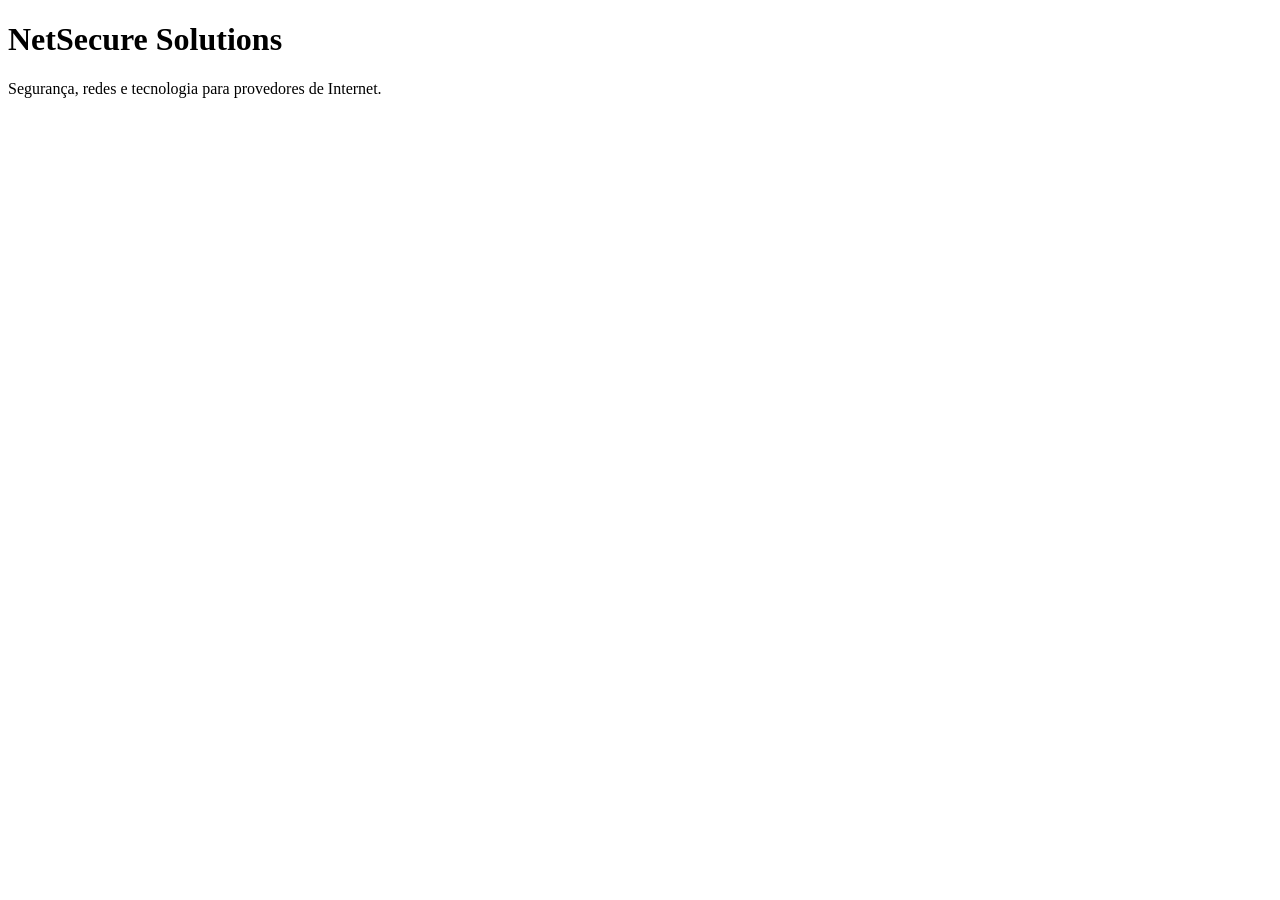
==== index.html @ 3722bd3d "Primeira versão do site" ====
<!DOCTYPE html>
<html lang="pt-BR">
<head>
    <meta charset="UTF-8">
    <meta name="viewport" content="width=device-width, initial-scale=1.0">

    <title>NetSecure Solutions</title>

    <link rel="stylesheet" href="style.css">
</head>

<body>

    <h1>NetSecure Solutions</h1>

    <p>
        Segurança, redes e tecnologia para provedores de Internet.
    </p>

</body>
</html>
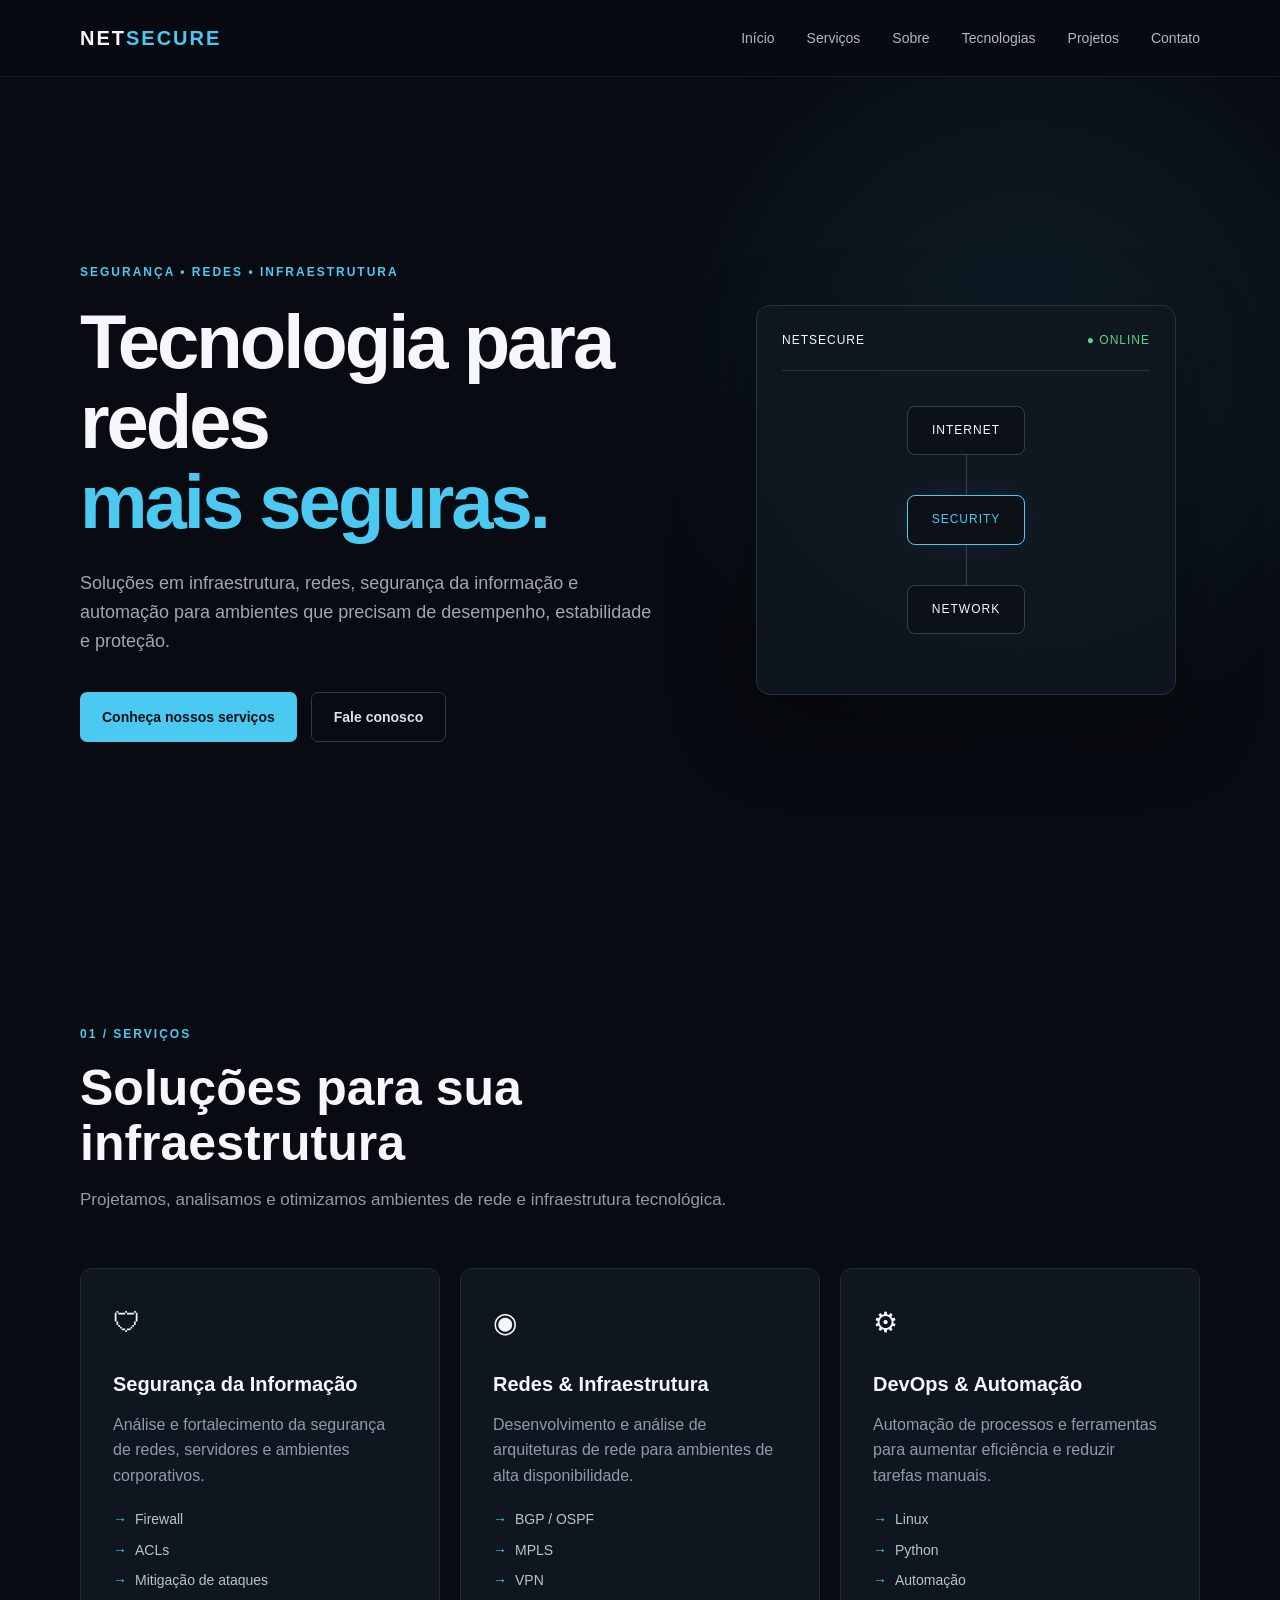
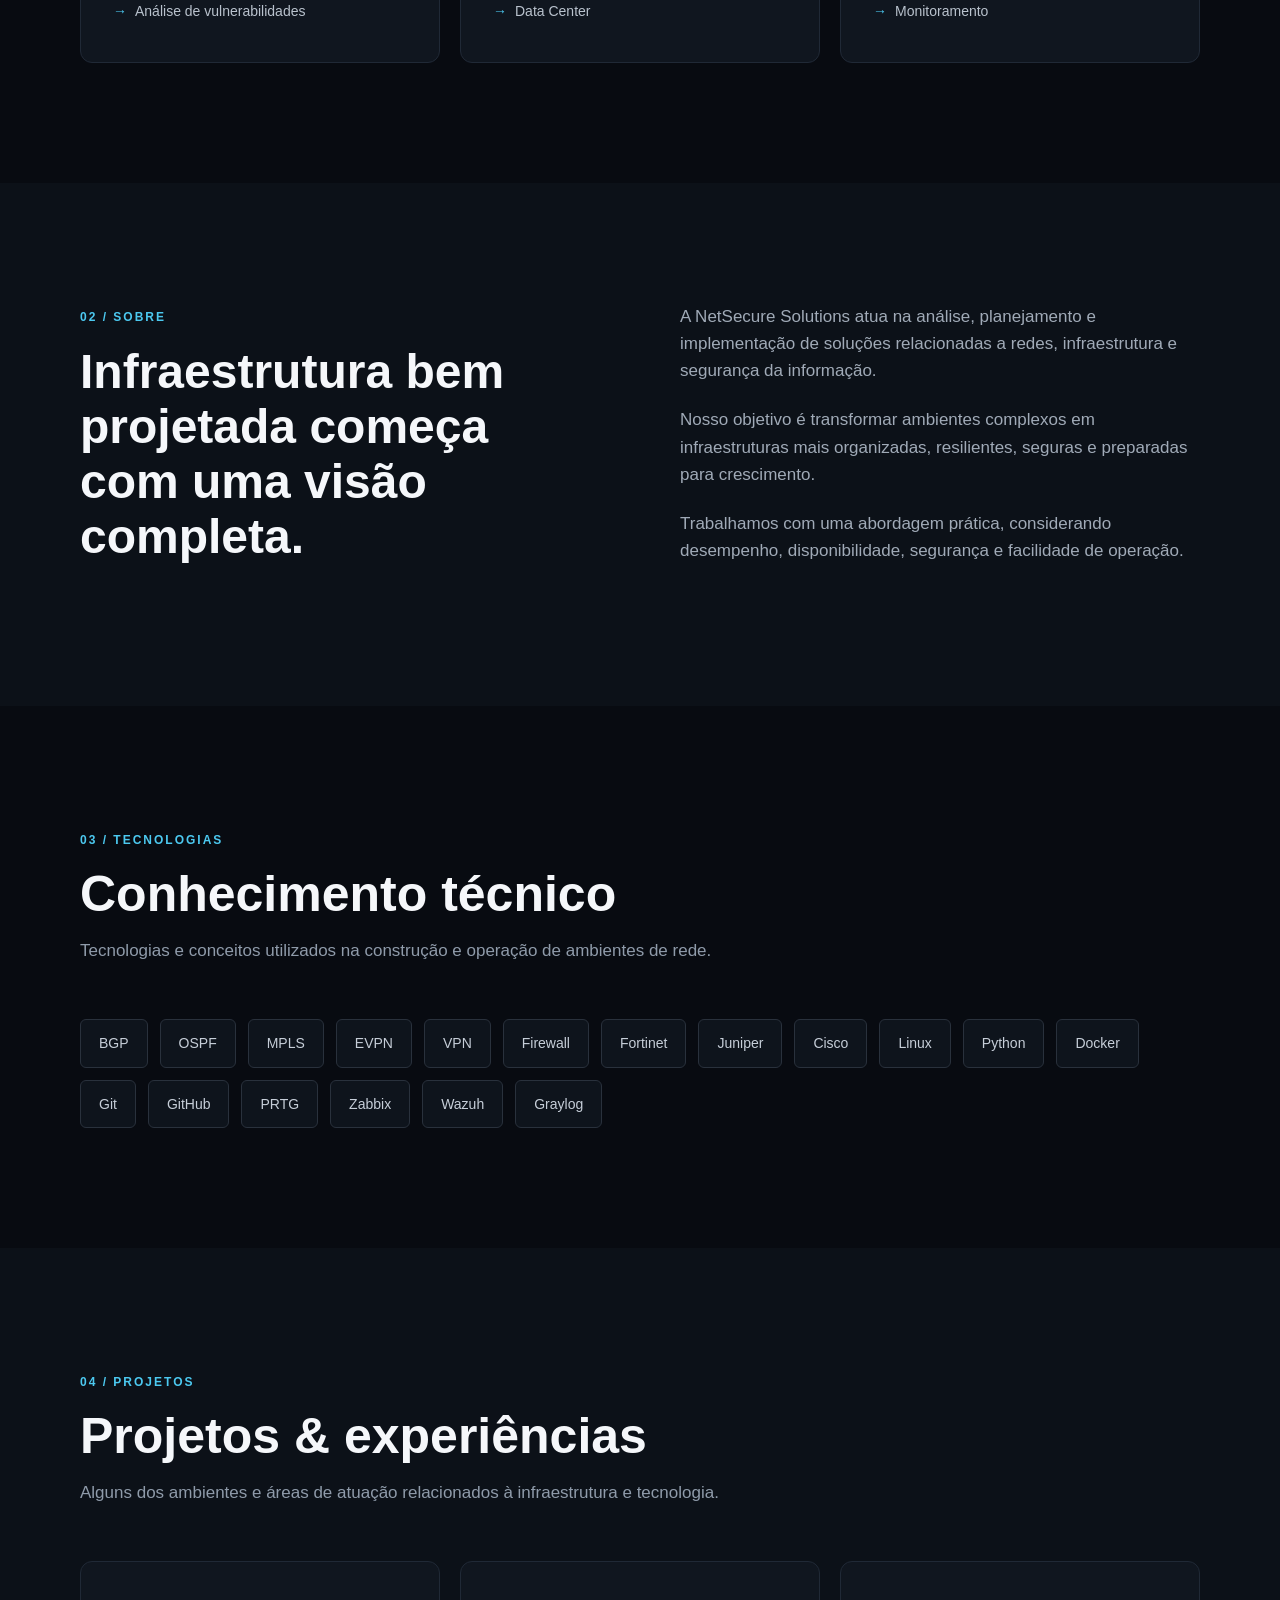
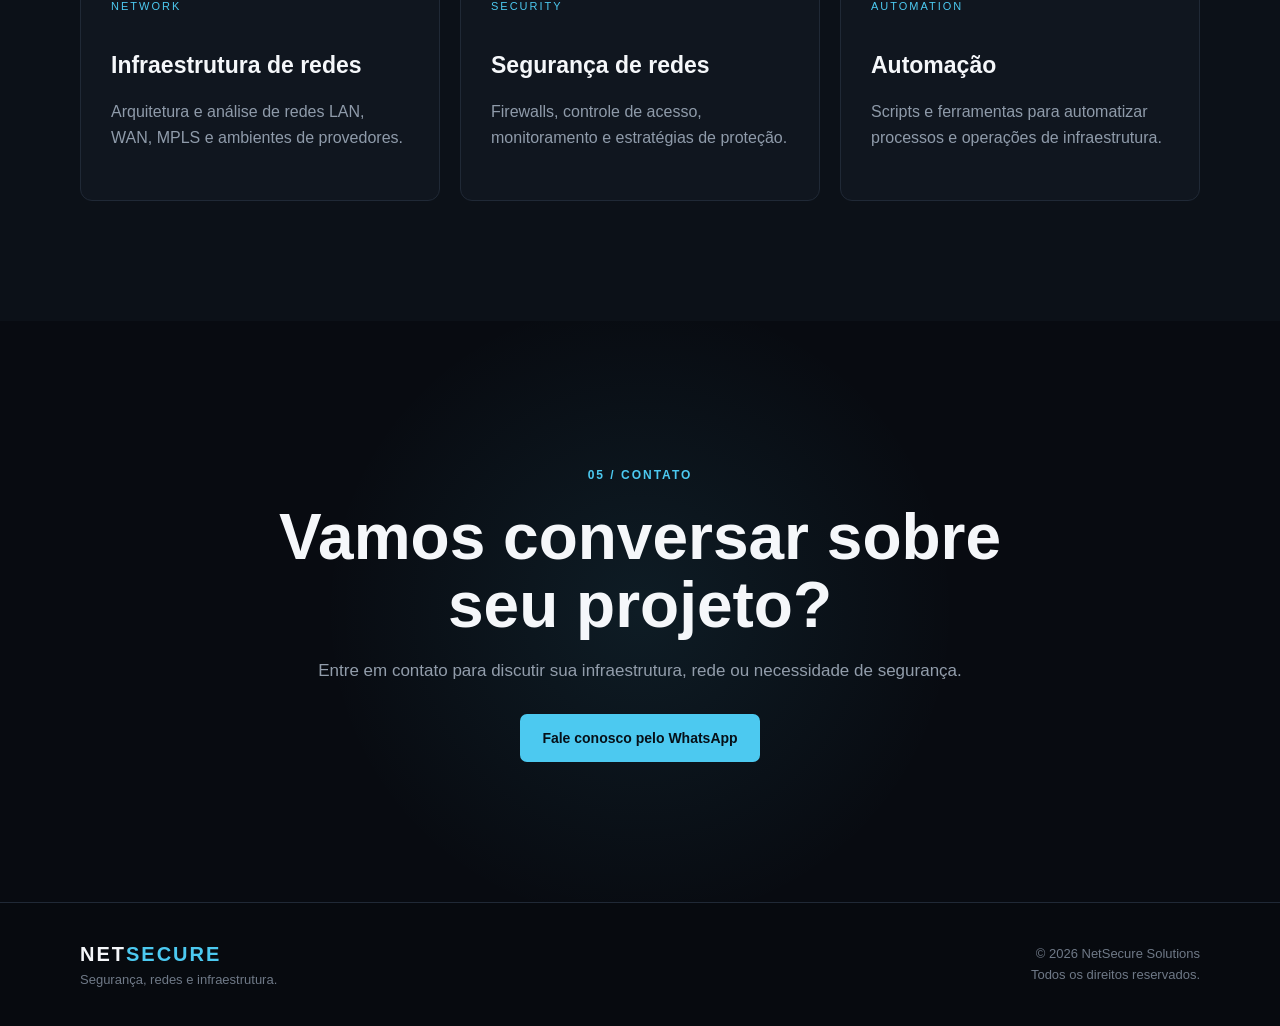
==== commit cb4a5a92: "atualizacao do site" ====
--- a/index.html
+++ b/index.html
@@ -1,21 +1,483 @@
 <!DOCTYPE html>
 <html lang="pt-BR">
+
 <head>
     <meta charset="UTF-8">
+
     <meta name="viewport" content="width=device-width, initial-scale=1.0">
 
-    <title>NetSecure Solutions</title>
+    <meta
+        name="description"
+        content="NetSecure Solutions — Segurança da informação, redes, infraestrutura e DevOps."
+    >
+
+    <title>NetSecure Solutions | Tecnologia e Segurança</title>
 
     <link rel="stylesheet" href="style.css">
 </head>
 
 <body>
 
-    <h1>NetSecure Solutions</h1>
-
-    <p>
-        Segurança, redes e tecnologia para provedores de Internet.
-    </p>
+    <!-- HEADER -->
+
+    <header class="header">
+
+        <div class="container nav">
+
+            <a href="#inicio" class="logo">
+                NET<span>SECURE</span>
+            </a>
+
+            <button class="menu-toggle" id="menuToggle">
+                ☰
+            </button>
+
+            <nav class="menu" id="menu">
+
+                <a href="#inicio">Início</a>
+                <a href="#servicos">Serviços</a>
+                <a href="#sobre">Sobre</a>
+                <a href="#tecnologias">Tecnologias</a>
+                <a href="#projetos">Projetos</a>
+                <a href="#contato">Contato</a>
+
+            </nav>
+
+        </div>
+
+    </header>
+
+
+    <main>
+
+        <!-- HERO -->
+
+        <section class="hero" id="inicio">
+
+            <div class="container hero-content">
+
+                <div class="hero-text">
+
+                    <span class="eyebrow">
+                        SEGURANÇA • REDES • INFRAESTRUTURA
+                    </span>
+
+                    <h1>
+                        Tecnologia para redes
+                        <strong>mais seguras.</strong>
+                    </h1>
+
+                    <p>
+                        Soluções em infraestrutura, redes, segurança da informação
+                        e automação para ambientes que precisam de desempenho,
+                        estabilidade e proteção.
+                    </p>
+
+                    <div class="hero-buttons">
+
+                        <a href="#servicos" class="btn btn-primary">
+                            Conheça nossos serviços
+                        </a>
+
+                        <a href="#contato" class="btn btn-secondary">
+                            Fale conosco
+                        </a>
+
+                    </div>
+
+                </div>
+
+
+                <div class="hero-visual">
+
+                    <div class="network-card">
+
+                        <div class="network-header">
+                            <span>NETSECURE</span>
+                            <span class="status">● ONLINE</span>
+                        </div>
+
+                        <div class="network-diagram">
+
+                            <div class="node">
+                                INTERNET
+                            </div>
+
+                            <div class="connection"></div>
+
+                            <div class="node central">
+                                SECURITY
+                            </div>
+
+                            <div class="connection"></div>
+
+                            <div class="node">
+                                NETWORK
+                            </div>
+
+                        </div>
+
+                    </div>
+
+                </div>
+
+            </div>
+
+        </section>
+
+
+        <!-- SERVIÇOS -->
+
+        <section class="section" id="servicos">
+
+            <div class="container">
+
+                <div class="section-title">
+
+                    <span>01 / SERVIÇOS</span>
+
+                    <h2>
+                        Soluções para sua infraestrutura
+                    </h2>
+
+                    <p>
+                        Projetamos, analisamos e otimizamos ambientes
+                        de rede e infraestrutura tecnológica.
+                    </p>
+
+                </div>
+
+
+                <div class="cards">
+
+                    <article class="card">
+
+                        <div class="card-icon">
+                            🛡
+                        </div>
+
+                        <h3>
+                            Segurança da Informação
+                        </h3>
+
+                        <p>
+                            Análise e fortalecimento da segurança de
+                            redes, servidores e ambientes corporativos.
+                        </p>
+
+                        <ul>
+                            <li>Firewall</li>
+                            <li>ACLs</li>
+                            <li>Mitigação de ataques</li>
+                            <li>Análise de vulnerabilidades</li>
+                        </ul>
+
+                    </article>
+
+
+                    <article class="card">
+
+                        <div class="card-icon">
+                            ◉
+                        </div>
+
+                        <h3>
+                            Redes & Infraestrutura
+                        </h3>
+
+                        <p>
+                            Desenvolvimento e análise de arquiteturas
+                            de rede para ambientes de alta disponibilidade.
+                        </p>
+
+                        <ul>
+                            <li>BGP / OSPF</li>
+                            <li>MPLS</li>
+                            <li>VPN</li>
+                            <li>Data Center</li>
+                        </ul>
+
+                    </article>
+
+
+                    <article class="card">
+
+                        <div class="card-icon">
+                            ⚙
+                        </div>
+
+                        <h3>
+                            DevOps & Automação
+                        </h3>
+
+                        <p>
+                            Automação de processos e ferramentas para
+                            aumentar eficiência e reduzir tarefas manuais.
+                        </p>
+
+                        <ul>
+                            <li>Linux</li>
+                            <li>Python</li>
+                            <li>Automação</li>
+                            <li>Monitoramento</li>
+                        </ul>
+
+                    </article>
+
+                </div>
+
+            </div>
+
+        </section>
+
+
+        <!-- SOBRE -->
+
+        <section class="section section-dark" id="sobre">
+
+            <div class="container about">
+
+                <div class="about-title">
+
+                    <span>02 / SOBRE</span>
+
+                    <h2>
+                        Infraestrutura bem projetada começa com uma visão completa.
+                    </h2>
+
+                </div>
+
+
+                <div class="about-text">
+
+                    <p>
+                        A NetSecure Solutions atua na análise, planejamento
+                        e implementação de soluções relacionadas a redes,
+                        infraestrutura e segurança da informação.
+                    </p>
+
+                    <p>
+                        Nosso objetivo é transformar ambientes complexos
+                        em infraestruturas mais organizadas, resilientes,
+                        seguras e preparadas para crescimento.
+                    </p>
+
+                    <p>
+                        Trabalhamos com uma abordagem prática, considerando
+                        desempenho, disponibilidade, segurança e facilidade
+                        de operação.
+                    </p>
+
+                </div>
+
+            </div>
+
+        </section>
+
+
+        <!-- TECNOLOGIAS -->
+
+        <section class="section" id="tecnologias">
+
+            <div class="container">
+
+                <div class="section-title">
+
+                    <span>03 / TECNOLOGIAS</span>
+
+                    <h2>
+                        Conhecimento técnico
+                    </h2>
+
+                    <p>
+                        Tecnologias e conceitos utilizados na construção
+                        e operação de ambientes de rede.
+                    </p>
+
+                </div>
+
+
+                <div class="tech-grid">
+
+                    <span>BGP</span>
+                    <span>OSPF</span>
+                    <span>MPLS</span>
+                    <span>EVPN</span>
+                    <span>VPN</span>
+                    <span>Firewall</span>
+                    <span>Fortinet</span>
+                    <span>Juniper</span>
+                    <span>Cisco</span>
+                    <span>Linux</span>
+                    <span>Python</span>
+                    <span>Docker</span>
+                    <span>Git</span>
+                    <span>GitHub</span>
+                    <span>PRTG</span>
+                    <span>Zabbix</span>
+                    <span>Wazuh</span>
+                    <span>Graylog</span>
+
+                </div>
+
+            </div>
+
+        </section>
+
+
+        <!-- PROJETOS -->
+
+        <section class="section section-dark" id="projetos">
+
+            <div class="container">
+
+                <div class="section-title">
+
+                    <span>04 / PROJETOS</span>
+
+                    <h2>
+                        Projetos & experiências
+                    </h2>
+
+                    <p>
+                        Alguns dos ambientes e áreas de atuação
+                        relacionados à infraestrutura e tecnologia.
+                    </p>
+
+                </div>
+
+
+                <div class="projects">
+
+                    <article class="project">
+
+                        <span>NETWORK</span>
+
+                        <h3>
+                            Infraestrutura de redes
+                        </h3>
+
+                        <p>
+                            Arquitetura e análise de redes LAN, WAN,
+                            MPLS e ambientes de provedores.
+                        </p>
+
+                    </article>
+
+
+                    <article class="project">
+
+                        <span>SECURITY</span>
+
+                        <h3>
+                            Segurança de redes
+                        </h3>
+
+                        <p>
+                            Firewalls, controle de acesso, monitoramento
+                            e estratégias de proteção.
+                        </p>
+
+                    </article>
+
+
+                    <article class="project">
+
+                        <span>AUTOMATION</span>
+
+                        <h3>
+                            Automação
+                        </h3>
+
+                        <p>
+                            Scripts e ferramentas para automatizar
+                            processos e operações de infraestrutura.
+                        </p>
+
+                    </article>
+
+                </div>
+
+            </div>
+
+        </section>
+
+
+        <!-- CONTATO -->
+
+        <section class="contact" id="contato">
+
+            <div class="container contact-content">
+
+                <span>
+                    05 / CONTATO
+                </span>
+
+                <h2>
+                    Vamos conversar sobre seu projeto?
+                </h2>
+
+                <p>
+                    Entre em contato para discutir sua infraestrutura,
+                    rede ou necessidade de segurança.
+                </p>
+
+                <!-- TROQUE O NÚMERO ABAIXO PELO WHATSAPP DA EMPRESA -->
+
+                <a
+                    href="https://wa.me/5500000000000"
+                    target="_blank"
+                    class="btn btn-primary"
+                >
+                    Fale conosco pelo WhatsApp
+                </a>
+
+            </div>
+
+        </section>
+
+    </main>
+
+
+    <!-- FOOTER -->
+
+    <footer>
+
+        <div class="container footer-content">
+
+            <div>
+
+                <a href="#inicio" class="logo">
+                    NET<span>SECURE</span>
+                </a>
+
+                <p>
+                    Segurança, redes e infraestrutura.
+                </p>
+
+            </div>
+
+
+            <div class="footer-right">
+
+                <p>
+                    © <span id="year"></span>
+                    NetSecure Solutions
+                </p>
+
+                <p>
+                    Todos os direitos reservados.
+                </p>
+
+            </div>
+
+        </div>
+
+    </footer>
+
+
+    <script src="script.js"></script>
 
 </body>
+
 </html>
--- a/style.css
+++ b/style.css
@@ -0,0 +1,670 @@
+* {
+    margin: 0;
+    padding: 0;
+    box-sizing: border-box;
+}
+
+html {
+    scroll-behavior: smooth;
+}
+
+body {
+    font-family: Arial, Helvetica, sans-serif;
+    background: #080b11;
+    color: #f5f7fa;
+    line-height: 1.6;
+}
+
+a {
+    text-decoration: none;
+    color: inherit;
+}
+
+.container {
+    width: min(1120px, 90%);
+    margin: 0 auto;
+}
+
+
+/* HEADER */
+
+.header {
+    position: fixed;
+    top: 0;
+    left: 0;
+    width: 100%;
+
+    z-index: 1000;
+
+    background: rgba(8, 11, 17, 0.85);
+
+    backdrop-filter: blur(12px);
+
+    border-bottom: 1px solid rgba(255, 255, 255, 0.06);
+}
+
+.nav {
+    height: 76px;
+
+    display: flex;
+    align-items: center;
+    justify-content: space-between;
+}
+
+.logo {
+    font-size: 20px;
+    font-weight: 800;
+    letter-spacing: 2px;
+}
+
+.logo span {
+    color: #4cc9f0;
+}
+
+.menu {
+    display: flex;
+    gap: 32px;
+}
+
+.menu a {
+    color: #aeb7c5;
+    font-size: 14px;
+
+    transition: 0.3s;
+}
+
+.menu a:hover {
+    color: #4cc9f0;
+}
+
+.menu-toggle {
+    display: none;
+
+    background: none;
+    border: none;
+
+    color: white;
+
+    font-size: 24px;
+
+    cursor: pointer;
+}
+
+
+/* HERO */
+
+.hero {
+    min-height: 100vh;
+
+    display: flex;
+    align-items: center;
+
+    padding-top: 100px;
+
+    background:
+        radial-gradient(
+            circle at 80% 40%,
+            rgba(76, 201, 240, 0.10),
+            transparent 35%
+        );
+}
+
+.hero-content {
+    display: grid;
+
+    grid-template-columns: 1.1fr 0.9fr;
+
+    gap: 80px;
+
+    align-items: center;
+}
+
+.eyebrow {
+    display: inline-block;
+
+    color: #4cc9f0;
+
+    font-size: 12px;
+
+    font-weight: bold;
+
+    letter-spacing: 2px;
+
+    margin-bottom: 20px;
+}
+
+.hero h1 {
+    font-size: clamp(42px, 6vw, 76px);
+
+    line-height: 1.05;
+
+    letter-spacing: -3px;
+
+    margin-bottom: 28px;
+}
+
+.hero h1 strong {
+    display: block;
+
+    color: #4cc9f0;
+}
+
+.hero p {
+    max-width: 650px;
+
+    color: #9da7b5;
+
+    font-size: 18px;
+
+    margin-bottom: 36px;
+}
+
+.hero-buttons {
+    display: flex;
+
+    gap: 14px;
+
+    flex-wrap: wrap;
+}
+
+
+/* BUTTONS */
+
+.btn {
+    display: inline-flex;
+
+    align-items: center;
+    justify-content: center;
+
+    padding: 13px 22px;
+
+    border-radius: 7px;
+
+    font-size: 14px;
+
+    font-weight: bold;
+
+    transition: 0.3s;
+}
+
+.btn-primary {
+    background: #4cc9f0;
+
+    color: #061018;
+}
+
+.btn-primary:hover {
+    transform: translateY(-2px);
+
+    box-shadow:
+        0 10px 30px rgba(76, 201, 240, 0.20);
+}
+
+.btn-secondary {
+    border: 1px solid #303844;
+
+    color: #dce2e8;
+}
+
+.btn-secondary:hover {
+    border-color: #4cc9f0;
+
+    color: #4cc9f0;
+}
+
+
+/* NETWORK CARD */
+
+.hero-visual {
+    display: flex;
+
+    justify-content: center;
+}
+
+.network-card {
+    width: 100%;
+
+    max-width: 420px;
+
+    padding: 25px;
+
+    background: rgba(17, 23, 32, 0.85);
+
+    border: 1px solid #29313c;
+
+    border-radius: 14px;
+
+    box-shadow:
+        0 30px 80px rgba(0, 0, 0, 0.35);
+}
+
+.network-header {
+    display: flex;
+
+    justify-content: space-between;
+
+    padding-bottom: 20px;
+
+    border-bottom: 1px solid #29313c;
+
+    font-size: 12px;
+
+    letter-spacing: 1px;
+}
+
+.status {
+    color: #58d68d;
+}
+
+.network-diagram {
+    padding: 35px 10px;
+
+    display: flex;
+
+    flex-direction: column;
+
+    align-items: center;
+}
+
+.node {
+    padding: 14px 24px;
+
+    border: 1px solid #35404d;
+
+    border-radius: 8px;
+
+    background: #0c1118;
+
+    font-size: 12px;
+
+    letter-spacing: 1px;
+}
+
+.node.central {
+    border-color: #4cc9f0;
+
+    color: #4cc9f0;
+
+    box-shadow:
+        0 0 30px rgba(76, 201, 240, 0.08);
+}
+
+.connection {
+    width: 1px;
+
+    height: 40px;
+
+    background: #34404d;
+}
+
+
+/* SECTIONS */
+
+.section {
+    padding: 120px 0;
+}
+
+.section-dark {
+    background: #0c1118;
+}
+
+.section-title {
+    max-width: 700px;
+
+    margin-bottom: 55px;
+}
+
+.section-title > span,
+.about-title > span,
+.contact-content > span {
+    color: #4cc9f0;
+
+    font-size: 12px;
+
+    letter-spacing: 2px;
+
+    font-weight: bold;
+}
+
+.section-title h2 {
+    font-size: clamp(32px, 5vw, 50px);
+
+    line-height: 1.1;
+
+    margin: 15px 0;
+}
+
+.section-title p {
+    color: #8f9baa;
+
+    font-size: 17px;
+}
+
+
+/* CARDS */
+
+.cards {
+    display: grid;
+
+    grid-template-columns: repeat(3, 1fr);
+
+    gap: 20px;
+}
+
+.card {
+    padding: 32px;
+
+    background: #10161f;
+
+    border: 1px solid #202936;
+
+    border-radius: 12px;
+
+    transition: 0.3s;
+}
+
+.card:hover {
+    transform: translateY(-5px);
+
+    border-color: #4cc9f0;
+}
+
+.card-icon {
+    font-size: 28px;
+
+    margin-bottom: 22px;
+}
+
+.card h3 {
+    font-size: 20px;
+
+    margin-bottom: 12px;
+}
+
+.card p {
+    color: #8f9baa;
+
+    margin-bottom: 20px;
+}
+
+.card ul {
+    list-style: none;
+
+    color: #b9c2cd;
+
+    font-size: 14px;
+}
+
+.card li {
+    margin: 8px 0;
+}
+
+.card li::before {
+    content: "→";
+
+    color: #4cc9f0;
+
+    margin-right: 8px;
+}
+
+
+/* ABOUT */
+
+.about {
+    display: grid;
+
+    grid-template-columns: 1fr 1fr;
+
+    gap: 80px;
+
+    align-items: start;
+}
+
+.about-title h2 {
+    font-size: clamp(32px, 4vw, 48px);
+
+    line-height: 1.15;
+
+    margin-top: 15px;
+}
+
+.about-text {
+    color: #a0aab7;
+
+    font-size: 17px;
+}
+
+.about-text p {
+    margin-bottom: 22px;
+}
+
+
+/* TECHNOLOGIES */
+
+.tech-grid {
+    display: flex;
+
+    flex-wrap: wrap;
+
+    gap: 12px;
+}
+
+.tech-grid span {
+    padding: 12px 18px;
+
+    border: 1px solid #29313c;
+
+    border-radius: 6px;
+
+    color: #c6ced8;
+
+    background: #0e141c;
+
+    font-size: 14px;
+
+    transition: 0.3s;
+}
+
+.tech-grid span:hover {
+    border-color: #4cc9f0;
+
+    color: #4cc9f0;
+}
+
+
+/* PROJECTS */
+
+.projects {
+    display: grid;
+
+    grid-template-columns: repeat(3, 1fr);
+
+    gap: 20px;
+}
+
+.project {
+    min-height: 240px;
+
+    padding: 30px;
+
+    border: 1px solid #202936;
+
+    border-radius: 12px;
+
+    background: #10161f;
+
+    transition: 0.3s;
+}
+
+.project:hover {
+    border-color: #4cc9f0;
+}
+
+.project span {
+    color: #4cc9f0;
+
+    font-size: 11px;
+
+    letter-spacing: 2px;
+}
+
+.project h3 {
+    font-size: 23px;
+
+    margin: 30px 0 15px;
+}
+
+.project p {
+    color: #8f9baa;
+}
+
+
+/* CONTACT */
+
+.contact {
+    padding: 140px 0;
+
+    text-align: center;
+
+    background:
+        radial-gradient(
+            circle at center,
+            rgba(76, 201, 240, 0.09),
+            transparent 45%
+        );
+}
+
+.contact-content {
+    max-width: 800px;
+}
+
+.contact h2 {
+    font-size: clamp(38px, 6vw, 64px);
+
+    line-height: 1.05;
+
+    margin: 18px 0;
+}
+
+.contact p {
+    color: #929dab;
+
+    font-size: 17px;
+
+    margin-bottom: 30px;
+}
+
+
+/* FOOTER */
+
+footer {
+    border-top: 1px solid #202936;
+
+    background: #070a0f;
+
+    padding: 35px 0;
+}
+
+.footer-content {
+    display: flex;
+
+    justify-content: space-between;
+
+    align-items: center;
+}
+
+footer p {
+    color: #6f7987;
+
+    font-size: 13px;
+}
+
+.footer-right {
+    text-align: right;
+}
+
+
+/* RESPONSIVE */
+
+@media (max-width: 900px) {
+
+    .hero-content {
+        grid-template-columns: 1fr;
+
+        gap: 50px;
+    }
+
+    .hero-visual {
+        justify-content: flex-start;
+    }
+
+    .cards,
+    .projects {
+        grid-template-columns: 1fr;
+    }
+
+    .about {
+        grid-template-columns: 1fr;
+
+        gap: 40px;
+    }
+
+}
+
+
+@media (max-width: 700px) {
+
+    .menu-toggle {
+        display: block;
+    }
+
+    .menu {
+        display: none;
+
+        position: absolute;
+
+        top: 76px;
+        left: 0;
+
+        width: 100%;
+
+        padding: 20px;
+
+        background: #0b1017;
+
+        flex-direction: column;
+
+        gap: 20px;
+
+        border-bottom: 1px solid #202936;
+    }
+
+    .menu.active {
+        display: flex;
+    }
+
+    .hero {
+        padding-top: 120px;
+    }
+
+    .hero h1 {
+        letter-spacing: -2px;
+    }
+
+    .section {
+        padding: 90px 0;
+    }
+
+    .footer-content {
+        flex-direction: column;
+
+        gap: 20px;
+
+        align-items: flex-start;
+    }
+
+    .footer-right {
+        text-align: left;
+    }
+
+}
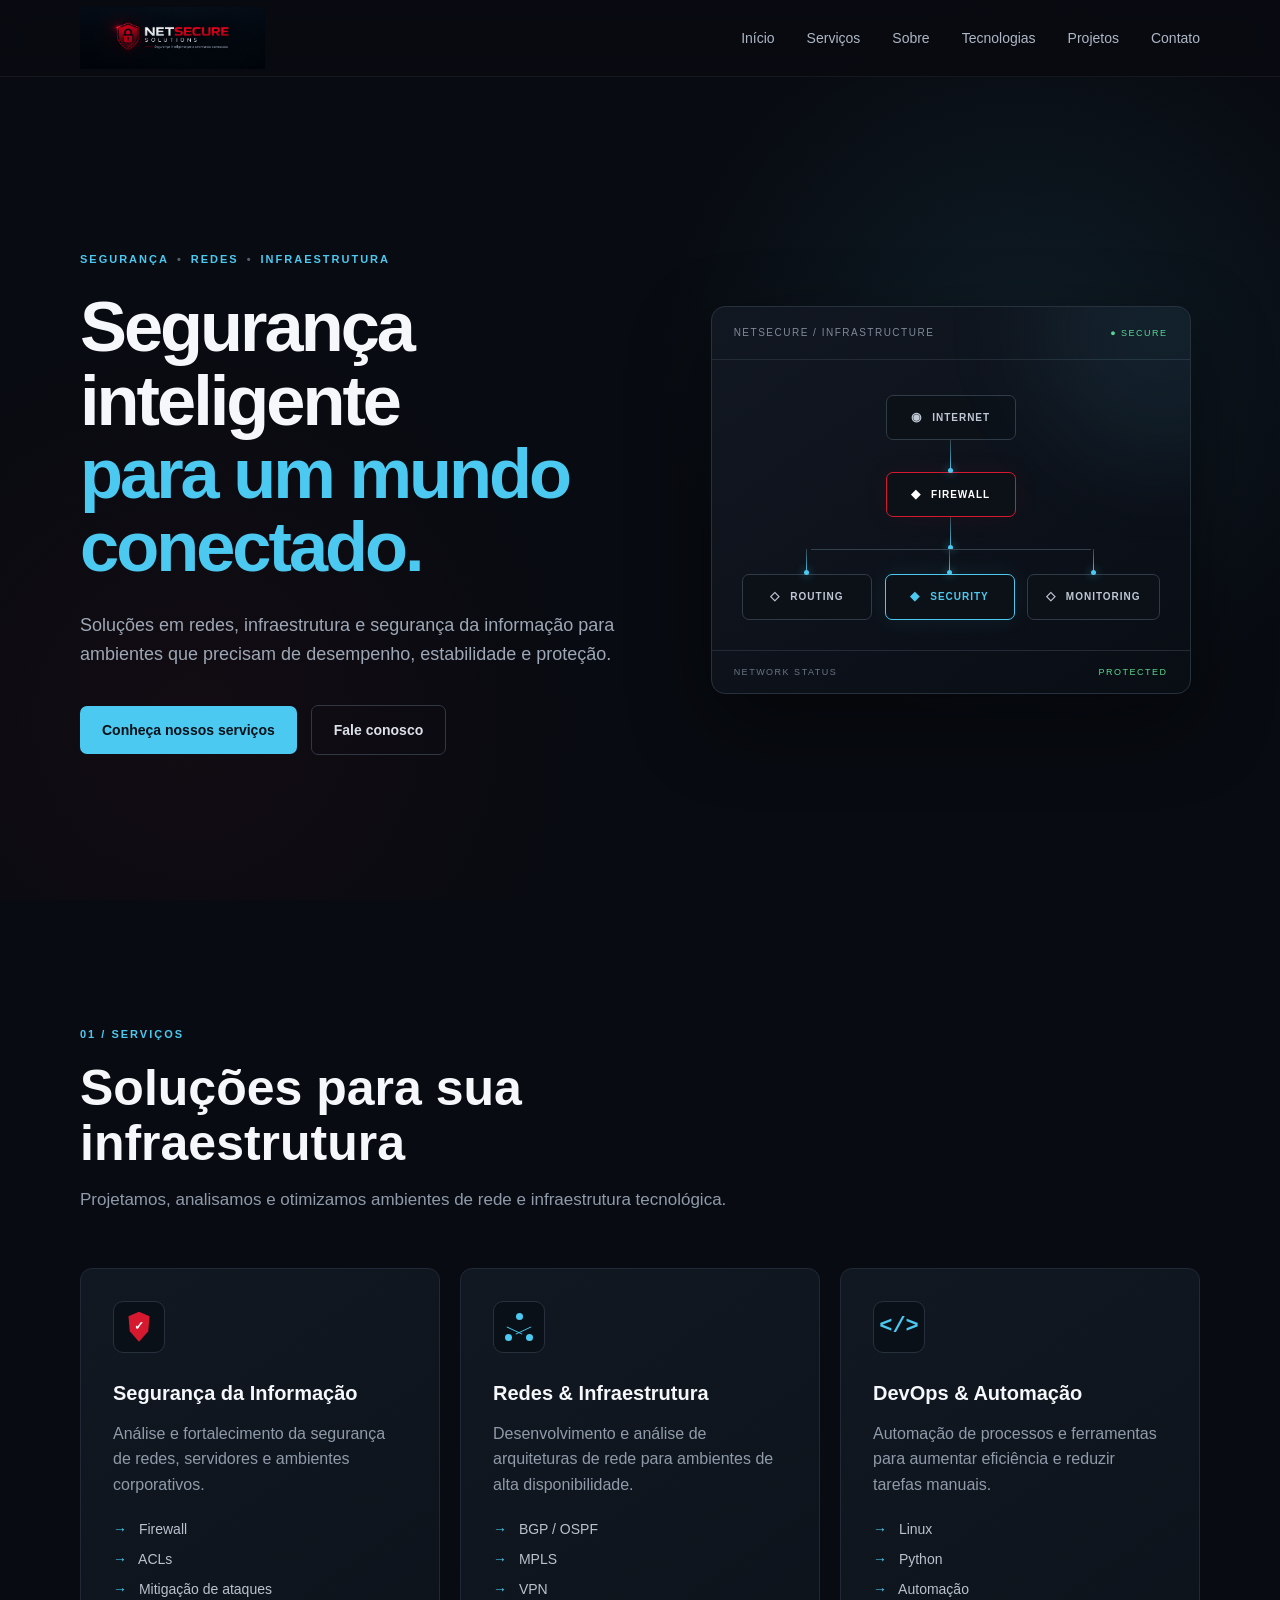
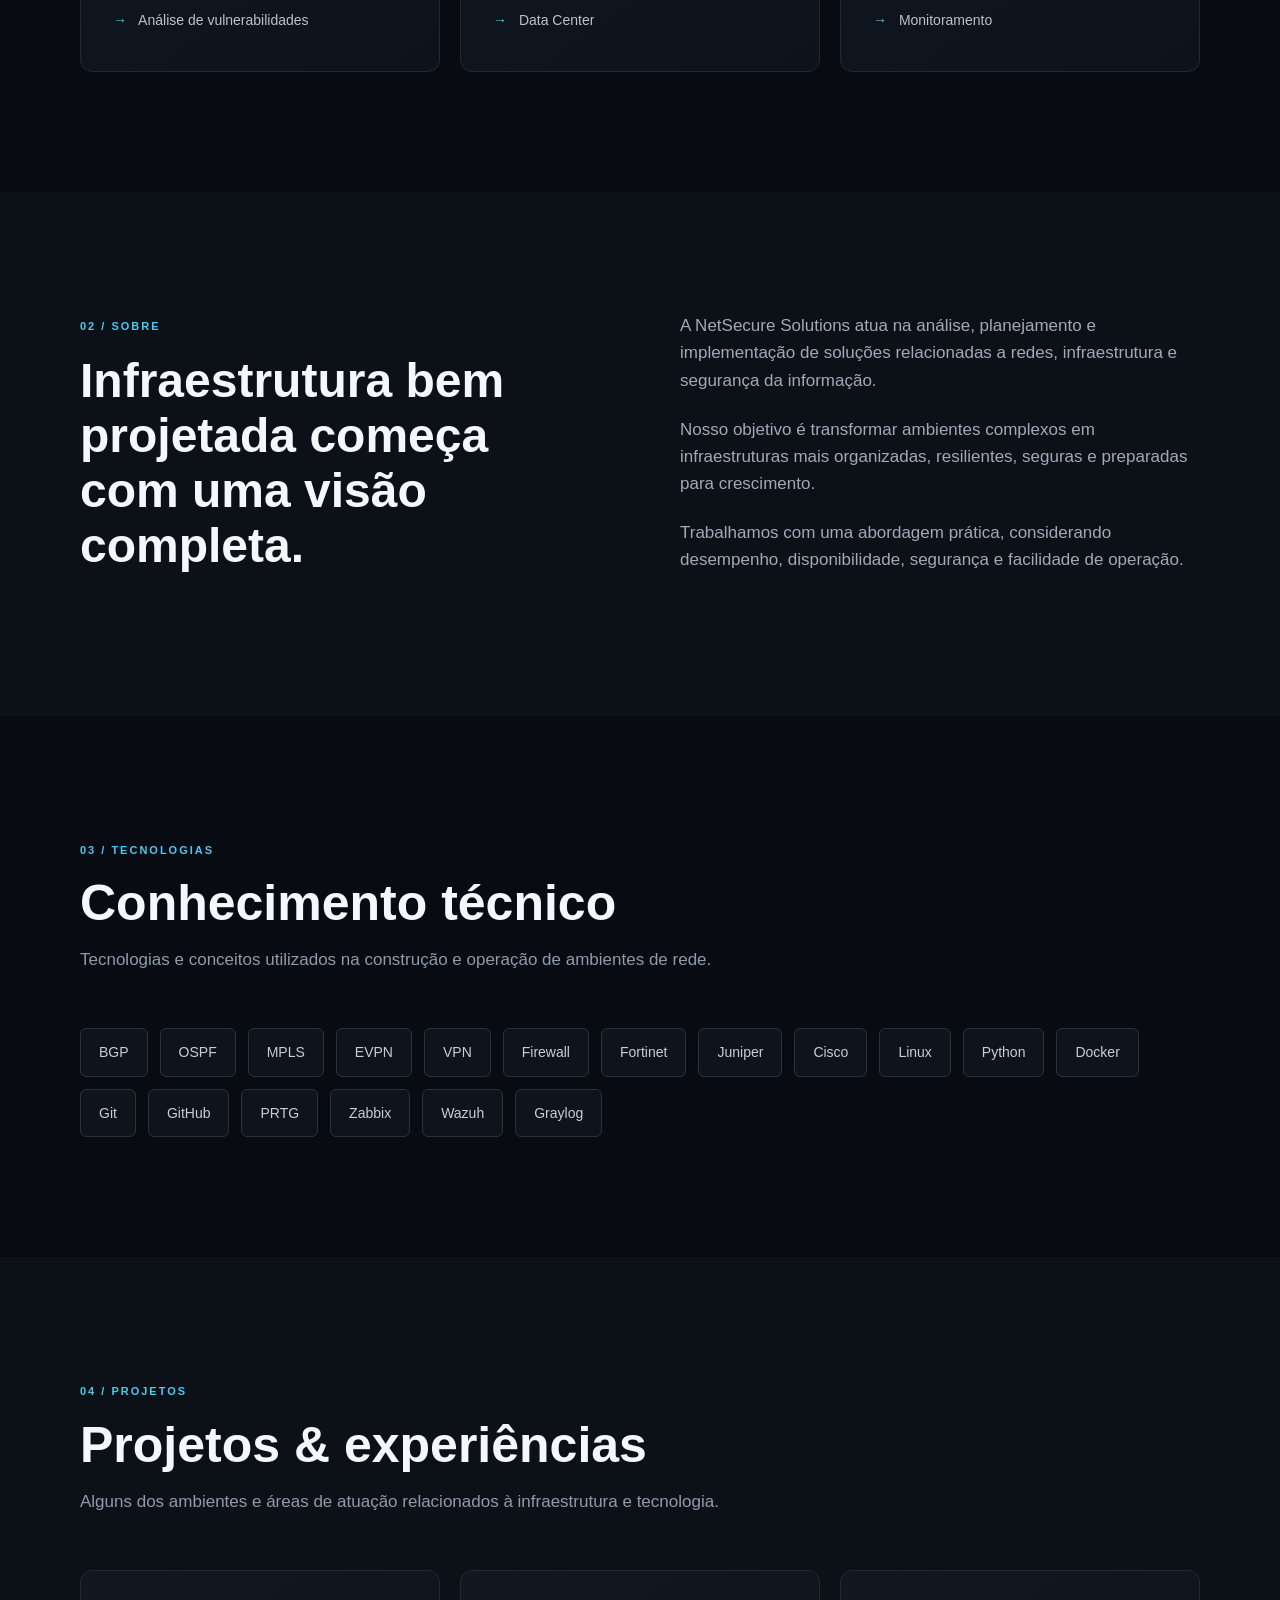
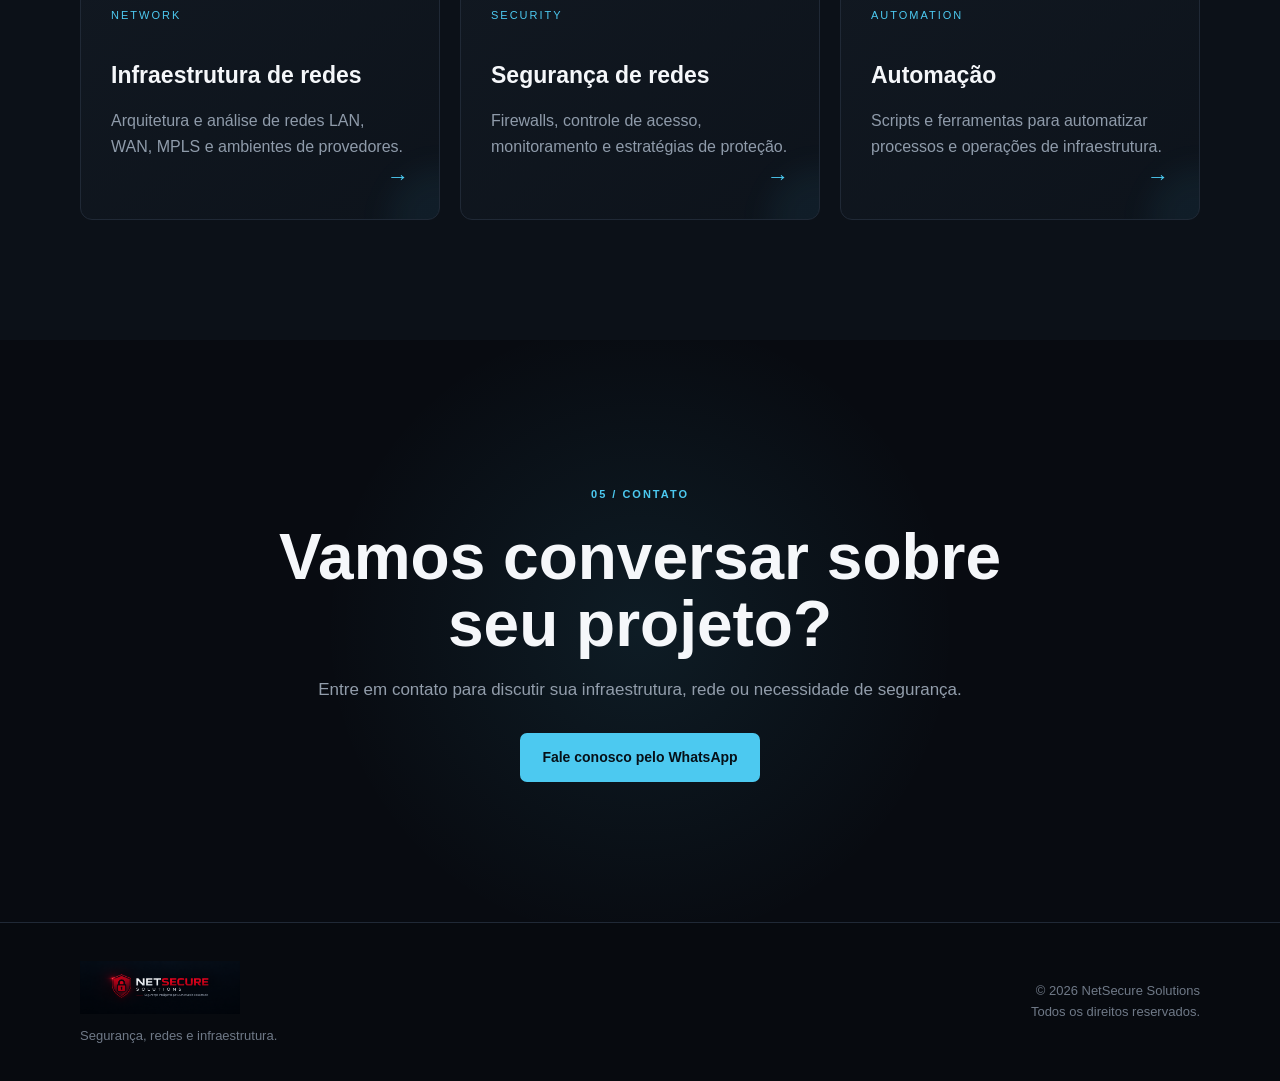
==== commit 5d7a7be1: "atualiza site" ====
--- a/index.html
+++ b/index.html
@@ -2,44 +2,105 @@
 <html lang="pt-BR">
 
 <head>
+
     <meta charset="UTF-8">
 
-    <meta name="viewport" content="width=device-width, initial-scale=1.0">
+    <meta
+        name="viewport"
+        content="width=device-width, initial-scale=1.0"
+    >
 
     <meta
         name="description"
         content="NetSecure Solutions — Segurança da informação, redes, infraestrutura e DevOps."
     >
 
-    <title>NetSecure Solutions | Tecnologia e Segurança</title>
-
-    <link rel="stylesheet" href="style.css">
+    <meta
+        name="author"
+        content="NetSecure Solutions"
+    >
+
+    <title>
+        NetSecure Solutions | Segurança e Infraestrutura
+    </title>
+
+    <link
+        rel="icon"
+        type="image/png"
+        href="assets/favicon.png"
+    >
+
+    <link
+        rel="stylesheet"
+        href="style.css"
+    >
+
 </head>
 
+
 <body>
 
-    <!-- HEADER -->
+
+    <!-- =====================================================
+         HEADER
+    ====================================================== -->
 
     <header class="header">
 
         <div class="container nav">
 
-            <a href="#inicio" class="logo">
-                NET<span>SECURE</span>
+            <a
+                href="#inicio"
+                class="logo"
+            >
+
+                <img
+                    src="assets/logo.png"
+                    alt="NetSecure Solutions"
+                >
+
             </a>
 
-            <button class="menu-toggle" id="menuToggle">
+
+            <button
+                class="menu-toggle"
+                id="menuToggle"
+                aria-label="Abrir menu"
+            >
+
                 ☰
+
             </button>
 
-            <nav class="menu" id="menu">
-
-                <a href="#inicio">Início</a>
-                <a href="#servicos">Serviços</a>
-                <a href="#sobre">Sobre</a>
-                <a href="#tecnologias">Tecnologias</a>
-                <a href="#projetos">Projetos</a>
-                <a href="#contato">Contato</a>
+
+            <nav
+                class="menu"
+                id="menu"
+            >
+
+                <a href="#inicio">
+                    Início
+                </a>
+
+                <a href="#servicos">
+                    Serviços
+                </a>
+
+                <a href="#sobre">
+                    Sobre
+                </a>
+
+                <a href="#tecnologias">
+                    Tecnologias
+                </a>
+
+                <a href="#projetos">
+                    Projetos
+                </a>
+
+                <a href="#contato">
+                    Contato
+                </a>
 
             </nav>
 
@@ -48,182 +109,443 @@
     </header>
 
 
+
     <main>
 
-        <!-- HERO -->
-
-        <section class="hero" id="inicio">
+
+        <!-- =====================================================
+             HERO
+        ====================================================== -->
+
+        <section
+            class="hero"
+            id="inicio"
+        >
 
             <div class="container hero-content">
 
+
                 <div class="hero-text">
 
+
                     <span class="eyebrow">
-                        SEGURANÇA • REDES • INFRAESTRUTURA
+
+                        SEGURANÇA
+                        <span>•</span>
+                        REDES
+                        <span>•</span>
+                        INFRAESTRUTURA
+
                     </span>
 
+
                     <h1>
-                        Tecnologia para redes
-                        <strong>mais seguras.</strong>
+
+                        Segurança inteligente
+
+                        <strong>
+                            para um mundo conectado.
+                        </strong>
+
                     </h1>
 
+
                     <p>
-                        Soluções em infraestrutura, redes, segurança da informação
-                        e automação para ambientes que precisam de desempenho,
-                        estabilidade e proteção.
+
+                        Soluções em redes, infraestrutura e segurança
+                        da informação para ambientes que precisam de
+                        desempenho, estabilidade e proteção.
+
                     </p>
 
+
                     <div class="hero-buttons">
 
-                        <a href="#servicos" class="btn btn-primary">
+
+                        <a
+                            href="#servicos"
+                            class="btn btn-primary"
+                        >
+
                             Conheça nossos serviços
+
                         </a>
 
-                        <a href="#contato" class="btn btn-secondary">
+
+                        <a
+                            href="#contato"
+                            class="btn btn-secondary"
+                        >
+
                             Fale conosco
+
                         </a>
 
+
                     </div>
 
+
                 </div>
 
 
+
+                <!-- =================================================
+                     NETWORK VISUAL
+                ================================================== -->
+
                 <div class="hero-visual">
 
+
                     <div class="network-card">
 
+
                         <div class="network-header">
-                            <span>NETSECURE</span>
-                            <span class="status">● ONLINE</span>
+
+                            <span>
+                                NETSECURE / INFRASTRUCTURE
+                            </span>
+
+                            <span class="status">
+                                ● SECURE
+                            </span>
+
                         </div>
 
-                        <div class="network-diagram">
-
-                            <div class="node">
-                                INTERNET
+
+
+                        <div class="network-map">
+
+
+                            <!-- INTERNET -->
+
+                            <div class="network-node internet">
+
+                                <span class="node-icon">
+                                    ◉
+                                </span>
+
+                                <span>
+                                    INTERNET
+                                </span>
+
                             </div>
 
-                            <div class="connection"></div>
-
-                            <div class="node central">
-                                SECURITY
+
+                            <div class="network-line vertical"></div>
+
+
+
+                            <!-- FIREWALL -->
+
+                            <div class="network-node firewall">
+
+                                <span class="node-icon">
+                                    ◆
+                                </span>
+
+                                <span>
+                                    FIREWALL
+                                </span>
+
                             </div>
 
-                            <div class="connection"></div>
-
-                            <div class="node">
-                                NETWORK
+
+                            <div class="network-line vertical"></div>
+
+
+
+                            <!-- NETWORK BRANCHES -->
+
+                            <div class="network-branches">
+
+
+                                <div class="branch">
+
+                                    <div class="network-line small"></div>
+
+                                    <div class="network-node">
+
+                                        <span class="node-icon">
+                                            ◇
+                                        </span>
+
+                                        <span>
+                                            ROUTING
+                                        </span>
+
+                                    </div>
+
+                                </div>
+
+
+
+                                <div class="branch">
+
+                                    <div class="network-line small"></div>
+
+                                    <div class="network-node highlight">
+
+                                        <span class="node-icon">
+                                            ◆
+                                        </span>
+
+                                        <span>
+                                            SECURITY
+                                        </span>
+
+                                    </div>
+
+                                </div>
+
+
+
+                                <div class="branch">
+
+                                    <div class="network-line small"></div>
+
+                                    <div class="network-node">
+
+                                        <span class="node-icon">
+                                            ◇
+                                        </span>
+
+                                        <span>
+                                            MONITORING
+                                        </span>
+
+                                    </div>
+
+                                </div>
+
+
                             </div>
 
+
                         </div>
 
+
+
+                        <div class="network-footer">
+
+                            <span>
+                                NETWORK STATUS
+                            </span>
+
+                            <span>
+                                PROTECTED
+                            </span>
+
+                        </div>
+
+
                     </div>
 
+
                 </div>
 
+
             </div>
 
         </section>
 
 
-        <!-- SERVIÇOS -->
-
-        <section class="section" id="servicos">
+
+        <!-- =====================================================
+             SERVIÇOS
+        ====================================================== -->
+
+        <section
+            class="section"
+            id="servicos"
+        >
 
             <div class="container">
 
+
                 <div class="section-title">
 
-                    <span>01 / SERVIÇOS</span>
+                    <span>
+                        01 / SERVIÇOS
+                    </span>
 
                     <h2>
                         Soluções para sua infraestrutura
                     </h2>
 
                     <p>
+
                         Projetamos, analisamos e otimizamos ambientes
                         de rede e infraestrutura tecnológica.
+
                     </p>
 
                 </div>
 
 
+
                 <div class="cards">
 
+
+                    <!-- SEGURANÇA -->
+
                     <article class="card">
 
-                        <div class="card-icon">
-                            🛡
+
+                        <div class="card-icon security-icon">
+
+                            <div class="shield">
+                                ✓
+                            </div>
+
                         </div>
+
 
                         <h3>
                             Segurança da Informação
                         </h3>
 
+
                         <p>
-                            Análise e fortalecimento da segurança de
-                            redes, servidores e ambientes corporativos.
+
+                            Análise e fortalecimento da segurança
+                            de redes, servidores e ambientes
+                            corporativos.
+
                         </p>
 
+
                         <ul>
-                            <li>Firewall</li>
-                            <li>ACLs</li>
-                            <li>Mitigação de ataques</li>
-                            <li>Análise de vulnerabilidades</li>
+
+                            <li>
+                                Firewall
+                            </li>
+
+                            <li>
+                                ACLs
+                            </li>
+
+                            <li>
+                                Mitigação de ataques
+                            </li>
+
+                            <li>
+                                Análise de vulnerabilidades
+                            </li>
+
                         </ul>
 
+
                     </article>
 
 
+
+                    <!-- REDES -->
+
                     <article class="card">
 
-                        <div class="card-icon">
-                            ◉
+
+                        <div class="card-icon network-icon">
+
+                            <div class="network-symbol">
+
+                                <span></span>
+                                <span></span>
+                                <span></span>
+
+                            </div>
+
                         </div>
+
 
                         <h3>
                             Redes & Infraestrutura
                         </h3>
 
+
                         <p>
+
                             Desenvolvimento e análise de arquiteturas
-                            de rede para ambientes de alta disponibilidade.
+                            de rede para ambientes de alta
+                            disponibilidade.
+
                         </p>
 
+
                         <ul>
-                            <li>BGP / OSPF</li>
-                            <li>MPLS</li>
-                            <li>VPN</li>
-                            <li>Data Center</li>
+
+                            <li>
+                                BGP / OSPF
+                            </li>
+
+                            <li>
+                                MPLS
+                            </li>
+
+                            <li>
+                                VPN
+                            </li>
+
+                            <li>
+                                Data Center
+                            </li>
+
                         </ul>
 
+
                     </article>
 
 
+
+                    <!-- DEVOPS -->
+
                     <article class="card">
 
-                        <div class="card-icon">
-                            ⚙
+
+                        <div class="card-icon devops-icon">
+
+                            &lt;/&gt;
+
                         </div>
+
 
                         <h3>
                             DevOps & Automação
                         </h3>
 
+
                         <p>
-                            Automação de processos e ferramentas para
-                            aumentar eficiência e reduzir tarefas manuais.
+
+                            Automação de processos e ferramentas
+                            para aumentar eficiência e reduzir
+                            tarefas manuais.
+
                         </p>
 
+
                         <ul>
-                            <li>Linux</li>
-                            <li>Python</li>
-                            <li>Automação</li>
-                            <li>Monitoramento</li>
+
+                            <li>
+                                Linux
+                            </li>
+
+                            <li>
+                                Python
+                            </li>
+
+                            <li>
+                                Automação
+                            </li>
+
+                            <li>
+                                Monitoramento
+                            </li>
+
                         </ul>
 
+
                     </article>
 
+
                 </div>
 
             </div>
@@ -231,225 +553,349 @@
         </section>
 
 
-        <!-- SOBRE -->
-
-        <section class="section section-dark" id="sobre">
+
+        <!-- =====================================================
+             SOBRE
+        ====================================================== -->
+
+        <section
+            class="section section-dark"
+            id="sobre"
+        >
 
             <div class="container about">
 
+
                 <div class="about-title">
 
-                    <span>02 / SOBRE</span>
+                    <span>
+                        02 / SOBRE
+                    </span>
 
                     <h2>
-                        Infraestrutura bem projetada começa com uma visão completa.
+
+                        Infraestrutura bem projetada começa
+                        com uma visão completa.
+
                     </h2>
 
                 </div>
 
 
+
                 <div class="about-text">
 
                     <p>
-                        A NetSecure Solutions atua na análise, planejamento
-                        e implementação de soluções relacionadas a redes,
-                        infraestrutura e segurança da informação.
+
+                        A NetSecure Solutions atua na análise,
+                        planejamento e implementação de soluções
+                        relacionadas a redes, infraestrutura e
+                        segurança da informação.
+
                     </p>
 
+
                     <p>
-                        Nosso objetivo é transformar ambientes complexos
-                        em infraestruturas mais organizadas, resilientes,
-                        seguras e preparadas para crescimento.
+
+                        Nosso objetivo é transformar ambientes
+                        complexos em infraestruturas mais organizadas,
+                        resilientes, seguras e preparadas para
+                        crescimento.
+
                     </p>
 
+
                     <p>
-                        Trabalhamos com uma abordagem prática, considerando
-                        desempenho, disponibilidade, segurança e facilidade
-                        de operação.
+
+                        Trabalhamos com uma abordagem prática,
+                        considerando desempenho, disponibilidade,
+                        segurança e facilidade de operação.
+
                     </p>
 
                 </div>
 
+
             </div>
 
         </section>
 
 
-        <!-- TECNOLOGIAS -->
-
-        <section class="section" id="tecnologias">
+
+        <!-- =====================================================
+             TECNOLOGIAS
+        ====================================================== -->
+
+        <section
+            class="section"
+            id="tecnologias"
+        >
 
             <div class="container">
 
+
                 <div class="section-title">
 
-                    <span>03 / TECNOLOGIAS</span>
+                    <span>
+                        03 / TECNOLOGIAS
+                    </span>
 
                     <h2>
                         Conhecimento técnico
                     </h2>
 
                     <p>
-                        Tecnologias e conceitos utilizados na construção
-                        e operação de ambientes de rede.
+
+                        Tecnologias e conceitos utilizados na
+                        construção e operação de ambientes de rede.
+
                     </p>
 
                 </div>
 
 
+
                 <div class="tech-grid">
 
                     <span>BGP</span>
+
                     <span>OSPF</span>
+
                     <span>MPLS</span>
+
                     <span>EVPN</span>
+
                     <span>VPN</span>
+
                     <span>Firewall</span>
+
                     <span>Fortinet</span>
+
                     <span>Juniper</span>
+
                     <span>Cisco</span>
+
                     <span>Linux</span>
+
                     <span>Python</span>
+
                     <span>Docker</span>
+
                     <span>Git</span>
+
                     <span>GitHub</span>
+
                     <span>PRTG</span>
+
                     <span>Zabbix</span>
+
                     <span>Wazuh</span>
+
                     <span>Graylog</span>
 
                 </div>
 
+
             </div>
 
         </section>
 
 
-        <!-- PROJETOS -->
-
-        <section class="section section-dark" id="projetos">
+
+        <!-- =====================================================
+             PROJETOS
+        ====================================================== -->
+
+        <section
+            class="section section-dark"
+            id="projetos"
+        >
 
             <div class="container">
 
+
                 <div class="section-title">
 
-                    <span>04 / PROJETOS</span>
+                    <span>
+                        04 / PROJETOS
+                    </span>
 
                     <h2>
                         Projetos & experiências
                     </h2>
 
                     <p>
+
                         Alguns dos ambientes e áreas de atuação
                         relacionados à infraestrutura e tecnologia.
+
                     </p>
 
                 </div>
 
 
+
                 <div class="projects">
 
+
                     <article class="project">
 
-                        <span>NETWORK</span>
+                        <span>
+                            NETWORK
+                        </span>
 
                         <h3>
                             Infraestrutura de redes
                         </h3>
 
                         <p>
-                            Arquitetura e análise de redes LAN, WAN,
-                            MPLS e ambientes de provedores.
+
+                            Arquitetura e análise de redes LAN,
+                            WAN, MPLS e ambientes de provedores.
+
                         </p>
 
+                        <div class="project-arrow">
+                            →
+                        </div>
+
                     </article>
 
 
+
                     <article class="project">
 
-                        <span>SECURITY</span>
+                        <span>
+                            SECURITY
+                        </span>
 
                         <h3>
                             Segurança de redes
                         </h3>
 
                         <p>
-                            Firewalls, controle de acesso, monitoramento
-                            e estratégias de proteção.
+
+                            Firewalls, controle de acesso,
+                            monitoramento e estratégias
+                            de proteção.
+
                         </p>
 
+                        <div class="project-arrow">
+                            →
+                        </div>
+
                     </article>
 
 
+
                     <article class="project">
 
-                        <span>AUTOMATION</span>
+                        <span>
+                            AUTOMATION
+                        </span>
 
                         <h3>
                             Automação
                         </h3>
 
                         <p>
+
                             Scripts e ferramentas para automatizar
                             processos e operações de infraestrutura.
+
                         </p>
 
+                        <div class="project-arrow">
+                            →
+                        </div>
+
                     </article>
 
+
                 </div>
 
+
             </div>
 
         </section>
 
 
-        <!-- CONTATO -->
-
-        <section class="contact" id="contato">
+
+        <!-- =====================================================
+             CONTATO
+        ====================================================== -->
+
+        <section
+            class="contact"
+            id="contato"
+        >
 
             <div class="container contact-content">
+
 
                 <span>
                     05 / CONTATO
                 </span>
 
+
                 <h2>
                     Vamos conversar sobre seu projeto?
                 </h2>
 
+
                 <p>
+
                     Entre em contato para discutir sua infraestrutura,
                     rede ou necessidade de segurança.
+
                 </p>
 
-                <!-- TROQUE O NÚMERO ABAIXO PELO WHATSAPP DA EMPRESA -->
 
                 <a
                     href="https://wa.me/5500000000000"
                     target="_blank"
+                    rel="noopener noreferrer"
                     class="btn btn-primary"
                 >
+
                     Fale conosco pelo WhatsApp
+
                 </a>
 
+
             </div>
 
         </section>
 
+
     </main>
 
 
-    <!-- FOOTER -->
+
+    <!-- =====================================================
+         FOOTER
+    ====================================================== -->
 
     <footer>
 
         <div class="container footer-content">
 
+
             <div>
 
-                <a href="#inicio" class="logo">
-                    NET<span>SECURE</span>
+                <a
+                    href="#inicio"
+                    class="logo"
+                >
+
+                    <img
+                        src="assets/logo.png"
+                        alt="NetSecure Solutions"
+                    >
+
                 </a>
+
 
                 <p>
                     Segurança, redes e infraestrutura.
@@ -458,11 +904,15 @@
             </div>
 
 
+
             <div class="footer-right">
 
                 <p>
-                    © <span id="year"></span>
+
+                    ©
+                    <span id="year"></span>
                     NetSecure Solutions
+
                 </p>
 
                 <p>
@@ -471,13 +921,16 @@
 
             </div>
 
+
         </div>
 
     </footer>
 
 
+
     <script src="script.js"></script>
 
+
 </body>
 
 </html>
--- a/style.css
+++ b/style.css
@@ -1,102 +1,151 @@
+/* =========================================================
+   RESET
+========================================================= */
+
 * {
     margin: 0;
     padding: 0;
     box-sizing: border-box;
 }
 
+
 html {
     scroll-behavior: smooth;
 }
 
+
 body {
     font-family: Arial, Helvetica, sans-serif;
+
     background: #080b11;
+
     color: #f5f7fa;
+
     line-height: 1.6;
-}
+
+    overflow-x: hidden;
+}
+
 
 a {
     text-decoration: none;
+
     color: inherit;
 }
+
+
+button {
+    font-family: inherit;
+}
+
 
 .container {
     width: min(1120px, 90%);
+
     margin: 0 auto;
 }
 
 
-/* HEADER */
+
+/* =========================================================
+   HEADER
+========================================================= */
 
 .header {
     position: fixed;
+
     top: 0;
     left: 0;
+
     width: 100%;
 
     z-index: 1000;
 
-    background: rgba(8, 11, 17, 0.85);
-
-    backdrop-filter: blur(12px);
+    background: rgba(8, 11, 17, 0.88);
+
+    backdrop-filter: blur(14px);
 
     border-bottom: 1px solid rgba(255, 255, 255, 0.06);
 }
+
 
 .nav {
     height: 76px;
 
     display: flex;
-    align-items: center;
+
+    align-items: center;
+
     justify-content: space-between;
 }
 
+
 .logo {
-    font-size: 20px;
-    font-weight: 800;
-    letter-spacing: 2px;
-}
-
-.logo span {
-    color: #4cc9f0;
-}
+    display: flex;
+
+    align-items: center;
+
+    height: 60px;
+}
+
+
+.logo img {
+    width: 185px;
+
+    height: auto;
+
+    display: block;
+}
+
 
 .menu {
     display: flex;
+
+    align-items: center;
+
     gap: 32px;
 }
+
 
 .menu a {
     color: #aeb7c5;
+
     font-size: 14px;
 
-    transition: 0.3s;
-}
+    transition: color 0.3s ease;
+}
+
 
 .menu a:hover {
     color: #4cc9f0;
 }
 
+
 .menu-toggle {
     display: none;
 
     background: none;
+
     border: none;
 
     color: white;
 
-    font-size: 24px;
+    font-size: 25px;
 
     cursor: pointer;
 }
 
 
-/* HERO */
+
+/* =========================================================
+   HERO
+========================================================= */
 
 .hero {
     min-height: 100vh;
 
     display: flex;
+
     align-items: center;
 
     padding-top: 100px;
@@ -104,53 +153,80 @@
     background:
         radial-gradient(
             circle at 80% 40%,
-            rgba(76, 201, 240, 0.10),
-            transparent 35%
+            rgba(76, 201, 240, 0.09),
+            transparent 32%
+        ),
+
+        radial-gradient(
+            circle at 15% 80%,
+            rgba(215, 25, 47, 0.05),
+            transparent 30%
         );
 }
+
 
 .hero-content {
     display: grid;
 
-    grid-template-columns: 1.1fr 0.9fr;
-
-    gap: 80px;
-
-    align-items: center;
-}
+    grid-template-columns: 1.05fr 0.95fr;
+
+    gap: 70px;
+
+    align-items: center;
+}
+
+
+.hero-text {
+    max-width: 680px;
+}
+
 
 .eyebrow {
-    display: inline-block;
+    display: inline-flex;
+
+    align-items: center;
+
+    gap: 8px;
 
     color: #4cc9f0;
 
-    font-size: 12px;
+    font-size: 11px;
 
     font-weight: bold;
 
     letter-spacing: 2px;
 
-    margin-bottom: 20px;
-}
+    margin-bottom: 22px;
+}
+
+
+.eyebrow span {
+    color: #566170;
+}
+
 
 .hero h1 {
-    font-size: clamp(42px, 6vw, 76px);
-
-    line-height: 1.05;
+    font-size: clamp(42px, 5.5vw, 72px);
+
+    line-height: 1.04;
 
     letter-spacing: -3px;
 
     margin-bottom: 28px;
 }
+
 
 .hero h1 strong {
     display: block;
 
     color: #4cc9f0;
-}
+
+    font-weight: 700;
+}
+
 
 .hero p {
-    max-width: 650px;
+    max-width: 620px;
 
     color: #9da7b5;
 
@@ -159,21 +235,28 @@
     margin-bottom: 36px;
 }
 
+
 .hero-buttons {
     display: flex;
 
+    align-items: center;
+
     gap: 14px;
 
     flex-wrap: wrap;
 }
 
 
-/* BUTTONS */
+
+/* =========================================================
+   BUTTONS
+========================================================= */
 
 .btn {
     display: inline-flex;
 
     align-items: center;
+
     justify-content: center;
 
     padding: 13px 22px;
@@ -184,8 +267,13 @@
 
     font-weight: bold;
 
-    transition: 0.3s;
-}
+    transition:
+        transform 0.3s ease,
+        box-shadow 0.3s ease,
+        border-color 0.3s ease,
+        color 0.3s ease;
+}
+
 
 .btn-primary {
     background: #4cc9f0;
@@ -193,12 +281,14 @@
     color: #061018;
 }
 
+
 .btn-primary:hover {
     transform: translateY(-2px);
 
     box-shadow:
-        0 10px 30px rgba(76, 201, 240, 0.20);
-}
+        0 12px 35px rgba(76, 201, 240, 0.2);
+}
+
 
 .btn-secondary {
     border: 1px solid #303844;
@@ -206,6 +296,7 @@
     color: #dce2e8;
 }
 
+
 .btn-secondary:hover {
     border-color: #4cc9f0;
 
@@ -213,51 +304,97 @@
 }
 
 
-/* NETWORK CARD */
+
+/* =========================================================
+   NETWORK VISUAL
+========================================================= */
 
 .hero-visual {
     display: flex;
 
     justify-content: center;
 }
+
 
 .network-card {
     width: 100%;
 
-    max-width: 420px;
-
-    padding: 25px;
-
-    background: rgba(17, 23, 32, 0.85);
-
-    border: 1px solid #29313c;
+    max-width: 480px;
+
+    background:
+        linear-gradient(
+            145deg,
+            rgba(18, 24, 34, 0.98),
+            rgba(9, 13, 20, 0.98)
+        );
+
+    border: 1px solid #27313d;
 
     border-radius: 14px;
 
     box-shadow:
-        0 30px 80px rgba(0, 0, 0, 0.35);
-}
+        0 30px 80px rgba(0, 0, 0, 0.45);
+
+    overflow: hidden;
+
+    position: relative;
+}
+
+
+.network-card::before {
+    content: "";
+
+    position: absolute;
+
+    width: 250px;
+
+    height: 250px;
+
+    top: -100px;
+
+    right: -100px;
+
+    background: rgba(76, 201, 240, 0.08);
+
+    border-radius: 50%;
+
+    filter: blur(50px);
+
+    pointer-events: none;
+}
+
 
 .network-header {
     display: flex;
 
     justify-content: space-between;
 
-    padding-bottom: 20px;
-
-    border-bottom: 1px solid #29313c;
-
-    font-size: 12px;
-
-    letter-spacing: 1px;
-}
+    align-items: center;
+
+    padding: 18px 22px;
+
+    border-bottom: 1px solid #222b36;
+
+    font-size: 10px;
+
+    letter-spacing: 1.5px;
+
+    color: #7f8b9a;
+}
+
 
 .status {
     color: #58d68d;
-}
-
-.network-diagram {
-    padding: 35px 10px;
+
+    font-size: 9px;
+}
+
+
+
+/* NETWORK MAP */
+
+.network-map {
+    padding: 35px 30px 30px;
 
     display: flex;
 
@@ -266,65 +403,254 @@
     align-items: center;
 }
 
-.node {
-    padding: 14px 24px;
-
-    border: 1px solid #35404d;
-
-    border-radius: 8px;
+
+.network-node {
+    min-width: 130px;
+
+    padding: 12px 18px;
+
+    display: flex;
+
+    align-items: center;
+
+    justify-content: center;
+
+    gap: 10px;
+
+    border: 1px solid #303b48;
+
+    border-radius: 7px;
 
     background: #0c1118;
 
+    color: #bfc8d3;
+
+    font-size: 10px;
+
+    font-weight: bold;
+
+    letter-spacing: 1px;
+
+    transition:
+        border-color 0.3s ease,
+        color 0.3s ease,
+        transform 0.3s ease;
+}
+
+
+.network-node:hover {
+    border-color: #4cc9f0;
+
+    color: #4cc9f0;
+
+    transform: translateY(-2px);
+}
+
+
+.network-node.firewall {
+    border-color: #d7192f;
+
+    color: #ffffff;
+
+    box-shadow:
+        0 0 25px rgba(215, 25, 47, 0.08);
+}
+
+
+.network-node.highlight {
+    border-color: #4cc9f0;
+
+    color: #4cc9f0;
+
+    box-shadow:
+        0 0 25px rgba(76, 201, 240, 0.08);
+}
+
+
+.node-icon {
     font-size: 12px;
-
-    letter-spacing: 1px;
-}
-
-.node.central {
-    border-color: #4cc9f0;
-
-    color: #4cc9f0;
+}
+
+
+
+/* CONNECTIONS */
+
+.network-line {
+    width: 1px;
+
+    height: 32px;
+
+    background:
+        linear-gradient(
+            to bottom,
+            #35404d,
+            #4cc9f0
+        );
+
+    position: relative;
+}
+
+
+.network-line::after {
+    content: "";
+
+    position: absolute;
+
+    width: 5px;
+
+    height: 5px;
+
+    left: -2px;
+
+    bottom: -1px;
+
+    border-radius: 50%;
+
+    background: #4cc9f0;
 
     box-shadow:
-        0 0 30px rgba(76, 201, 240, 0.08);
-}
-
-.connection {
-    width: 1px;
-
-    height: 40px;
-
-    background: #34404d;
-}
-
-
-/* SECTIONS */
+        0 0 8px rgba(76, 201, 240, 0.7);
+
+    animation: data-flow 2s infinite;
+}
+
+
+.network-line.small {
+    height: 25px;
+}
+
+
+
+/* BRANCHES */
+
+.network-branches {
+    width: 100%;
+
+    display: grid;
+
+    grid-template-columns: repeat(3, 1fr);
+
+    gap: 12px;
+
+    position: relative;
+}
+
+
+.network-branches::before {
+    content: "";
+
+    position: absolute;
+
+    top: 0;
+
+    left: 16.5%;
+
+    right: 16.5%;
+
+    height: 1px;
+
+    background: #35404d;
+}
+
+
+.branch {
+    display: flex;
+
+    flex-direction: column;
+
+    align-items: center;
+}
+
+
+
+/* NETWORK FOOTER */
+
+.network-footer {
+    display: flex;
+
+    justify-content: space-between;
+
+    padding: 14px 22px;
+
+    border-top: 1px solid #222b36;
+
+    color: #697585;
+
+    font-size: 9px;
+
+    letter-spacing: 1.5px;
+}
+
+
+.network-footer span:last-child {
+    color: #58d68d;
+}
+
+
+
+/* =========================================================
+   ANIMATION
+========================================================= */
+
+@keyframes data-flow {
+
+    0% {
+        opacity: 0;
+
+        transform: translateY(-12px);
+    }
+
+    30% {
+        opacity: 1;
+    }
+
+    70% {
+        opacity: 1;
+    }
+
+    100% {
+        opacity: 0;
+
+        transform: translateY(12px);
+    }
+
+}
+
+
+
+/* =========================================================
+   GENERAL SECTIONS
+========================================================= */
 
 .section {
     padding: 120px 0;
 }
 
+
 .section-dark {
     background: #0c1118;
 }
 
+
 .section-title {
     max-width: 700px;
 
     margin-bottom: 55px;
 }
+
 
 .section-title > span,
 .about-title > span,
 .contact-content > span {
     color: #4cc9f0;
 
-    font-size: 12px;
+    font-size: 11px;
 
     letter-spacing: 2px;
 
     font-weight: bold;
 }
+
 
 .section-title h2 {
     font-size: clamp(32px, 5vw, 50px);
@@ -334,6 +660,7 @@
     margin: 15px 0;
 }
 
+
 .section-title p {
     color: #8f9baa;
 
@@ -341,7 +668,10 @@
 }
 
 
-/* CARDS */
+
+/* =========================================================
+   SERVICE CARDS
+========================================================= */
 
 .cards {
     display: grid;
@@ -351,29 +681,183 @@
     gap: 20px;
 }
 
+
 .card {
     padding: 32px;
 
-    background: #10161f;
+    background:
+        linear-gradient(
+            145deg,
+            #111821,
+            #0d131b
+        );
 
     border: 1px solid #202936;
 
     border-radius: 12px;
 
-    transition: 0.3s;
-}
+    transition:
+        transform 0.3s ease,
+        border-color 0.3s ease,
+        box-shadow 0.3s ease;
+}
+
 
 .card:hover {
-    transform: translateY(-5px);
-
-    border-color: #4cc9f0;
-}
+    transform: translateY(-6px);
+
+    border-color: #344452;
+
+    box-shadow:
+        0 20px 50px rgba(0, 0, 0, 0.25);
+}
+
 
 .card-icon {
-    font-size: 28px;
-
-    margin-bottom: 22px;
-}
+    width: 52px;
+
+    height: 52px;
+
+    display: flex;
+
+    align-items: center;
+
+    justify-content: center;
+
+    margin-bottom: 24px;
+
+    border-radius: 10px;
+
+    background: #0a1017;
+
+    border: 1px solid #27313d;
+
+    color: #4cc9f0;
+
+    font-size: 22px;
+}
+
+
+
+/* SHIELD ICON */
+
+.shield {
+    width: 25px;
+
+    height: 30px;
+
+    display: flex;
+
+    align-items: center;
+
+    justify-content: center;
+
+    background: #d7192f;
+
+    clip-path: polygon(
+        50% 0%,
+        92% 15%,
+        87% 65%,
+        50% 100%,
+        13% 65%,
+        8% 15%
+    );
+
+    color: white;
+
+    font-size: 12px;
+
+    font-weight: bold;
+}
+
+
+
+/* NETWORK ICON */
+
+.network-symbol {
+    width: 28px;
+
+    height: 28px;
+
+    position: relative;
+}
+
+
+.network-symbol span {
+    position: absolute;
+
+    width: 7px;
+
+    height: 7px;
+
+    border-radius: 50%;
+
+    background: #4cc9f0;
+}
+
+
+.network-symbol span:nth-child(1) {
+    top: 0;
+
+    left: 11px;
+}
+
+
+.network-symbol span:nth-child(2) {
+    bottom: 0;
+
+    left: 0;
+}
+
+
+.network-symbol span:nth-child(3) {
+    bottom: 0;
+
+    right: 0;
+}
+
+
+.network-symbol::before,
+.network-symbol::after {
+    content: "";
+
+    position: absolute;
+
+    width: 17px;
+
+    height: 1px;
+
+    background: #4cc9f0;
+
+    top: 17px;
+}
+
+
+.network-symbol::before {
+    left: 1px;
+
+    transform: rotate(25deg);
+}
+
+
+.network-symbol::after {
+    right: 1px;
+
+    transform: rotate(-25deg);
+}
+
+
+
+/* DEVOPS */
+
+.devops-icon {
+    color: #4cc9f0;
+
+    font-family: monospace;
+
+    font-weight: bold;
+}
+
 
 .card h3 {
     font-size: 20px;
@@ -381,12 +865,14 @@
     margin-bottom: 12px;
 }
 
+
 .card p {
     color: #8f9baa;
 
     margin-bottom: 20px;
 }
 
+
 .card ul {
     list-style: none;
 
@@ -395,10 +881,12 @@
     font-size: 14px;
 }
 
+
 .card li {
     margin: 8px 0;
 }
 
+
 .card li::before {
     content: "→";
 
@@ -408,7 +896,10 @@
 }
 
 
-/* ABOUT */
+
+/* =========================================================
+   ABOUT
+========================================================= */
 
 .about {
     display: grid;
@@ -420,6 +911,7 @@
     align-items: start;
 }
 
+
 .about-title h2 {
     font-size: clamp(32px, 4vw, 48px);
 
@@ -428,18 +920,23 @@
     margin-top: 15px;
 }
 
+
 .about-text {
     color: #a0aab7;
 
     font-size: 17px;
 }
 
+
 .about-text p {
     margin-bottom: 22px;
 }
 
 
-/* TECHNOLOGIES */
+
+/* =========================================================
+   TECHNOLOGIES
+========================================================= */
 
 .tech-grid {
     display: flex;
@@ -448,6 +945,7 @@
 
     gap: 12px;
 }
+
 
 .tech-grid span {
     padding: 12px 18px;
@@ -462,17 +960,26 @@
 
     font-size: 14px;
 
-    transition: 0.3s;
-}
+    transition:
+        border-color 0.3s ease,
+        color 0.3s ease,
+        transform 0.3s ease;
+}
+
 
 .tech-grid span:hover {
     border-color: #4cc9f0;
 
     color: #4cc9f0;
-}
-
-
-/* PROJECTS */
+
+    transform: translateY(-2px);
+}
+
+
+
+/* =========================================================
+   PROJECTS
+========================================================= */
 
 .projects {
     display: grid;
@@ -482,8 +989,9 @@
     gap: 20px;
 }
 
+
 .project {
-    min-height: 240px;
+    min-height: 250px;
 
     padding: 30px;
 
@@ -491,22 +999,59 @@
 
     border-radius: 12px;
 
-    background: #10161f;
-
-    transition: 0.3s;
-}
+    background:
+        linear-gradient(
+            145deg,
+            #111821,
+            #0d131b
+        );
+
+    position: relative;
+
+    overflow: hidden;
+
+    transition:
+        border-color 0.3s ease,
+        transform 0.3s ease;
+}
+
 
 .project:hover {
-    border-color: #4cc9f0;
-}
-
-.project span {
+    border-color: #344452;
+
+    transform: translateY(-5px);
+}
+
+
+.project::after {
+    content: "";
+
+    position: absolute;
+
+    width: 100px;
+
+    height: 100px;
+
+    right: -50px;
+
+    bottom: -50px;
+
+    border-radius: 50%;
+
+    background: rgba(76, 201, 240, 0.06);
+
+    filter: blur(15px);
+}
+
+
+.project > span {
     color: #4cc9f0;
 
     font-size: 11px;
 
     letter-spacing: 2px;
 }
+
 
 .project h3 {
     font-size: 23px;
@@ -514,12 +1059,36 @@
     margin: 30px 0 15px;
 }
 
+
 .project p {
     color: #8f9baa;
 }
 
 
-/* CONTACT */
+.project-arrow {
+    position: absolute;
+
+    bottom: 25px;
+
+    right: 30px;
+
+    color: #4cc9f0;
+
+    font-size: 22px;
+
+    transition: transform 0.3s ease;
+}
+
+
+.project:hover .project-arrow {
+    transform: translateX(5px);
+}
+
+
+
+/* =========================================================
+   CONTACT
+========================================================= */
 
 .contact {
     padding: 140px 0;
@@ -534,10 +1103,12 @@
         );
 }
 
+
 .contact-content {
     max-width: 800px;
 }
 
+
 .contact h2 {
     font-size: clamp(38px, 6vw, 64px);
 
@@ -546,6 +1117,7 @@
     margin: 18px 0;
 }
 
+
 .contact p {
     color: #929dab;
 
@@ -555,7 +1127,10 @@
 }
 
 
-/* FOOTER */
+
+/* =========================================================
+   FOOTER
+========================================================= */
 
 footer {
     border-top: 1px solid #202936;
@@ -565,6 +1140,7 @@
     padding: 35px 0;
 }
 
+
 .footer-content {
     display: flex;
 
@@ -572,6 +1148,17 @@
 
     align-items: center;
 }
+
+
+footer .logo {
+    margin-bottom: 8px;
+}
+
+
+footer .logo img {
+    width: 160px;
+}
+
 
 footer p {
     color: #6f7987;
@@ -579,30 +1166,42 @@
     font-size: 13px;
 }
 
+
 .footer-right {
     text-align: right;
 }
 
 
-/* RESPONSIVE */
+
+/* =========================================================
+   RESPONSIVE — TABLET
+========================================================= */
 
 @media (max-width: 900px) {
 
     .hero-content {
         grid-template-columns: 1fr;
 
-        gap: 50px;
-    }
+        gap: 55px;
+    }
+
 
     .hero-visual {
         justify-content: flex-start;
     }
+
+
+    .network-card {
+        max-width: 600px;
+    }
+
 
     .cards,
     .projects {
         grid-template-columns: 1fr;
     }
 
+
     .about {
         grid-template-columns: 1fr;
 
@@ -612,18 +1211,35 @@
 }
 
 
+
+/* =========================================================
+   RESPONSIVE — MOBILE
+========================================================= */
+
 @media (max-width: 700px) {
+
+    .nav {
+        height: 68px;
+    }
+
+
+    .logo img {
+        width: 155px;
+    }
+
 
     .menu-toggle {
         display: block;
     }
 
+
     .menu {
         display: none;
 
         position: absolute;
 
-        top: 76px;
+        top: 68px;
+
         left: 0;
 
         width: 100%;
@@ -634,27 +1250,79 @@
 
         flex-direction: column;
 
+        align-items: flex-start;
+
         gap: 20px;
 
         border-bottom: 1px solid #202936;
     }
+
 
     .menu.active {
         display: flex;
     }
 
+
     .hero {
-        padding-top: 120px;
-    }
+        padding-top: 110px;
+    }
+
 
     .hero h1 {
         letter-spacing: -2px;
     }
 
+
+    .hero p {
+        font-size: 16px;
+    }
+
+
+    .hero-buttons {
+        flex-direction: column;
+
+        align-items: stretch;
+    }
+
+
+    .btn {
+        width: 100%;
+    }
+
+
     .section {
         padding: 90px 0;
     }
 
+
+    .network-map {
+        padding-left: 15px;
+
+        padding-right: 15px;
+    }
+
+
+    .network-branches {
+        gap: 5px;
+    }
+
+
+    .network-node {
+        min-width: 0;
+
+        width: 100%;
+
+        padding: 11px 8px;
+
+        font-size: 8px;
+    }
+
+
+    .network-header {
+        font-size: 8px;
+    }
+
+
     .footer-content {
         flex-direction: column;
 
@@ -663,6 +1331,7 @@
         align-items: flex-start;
     }
 
+
     .footer-right {
         text-align: left;
     }
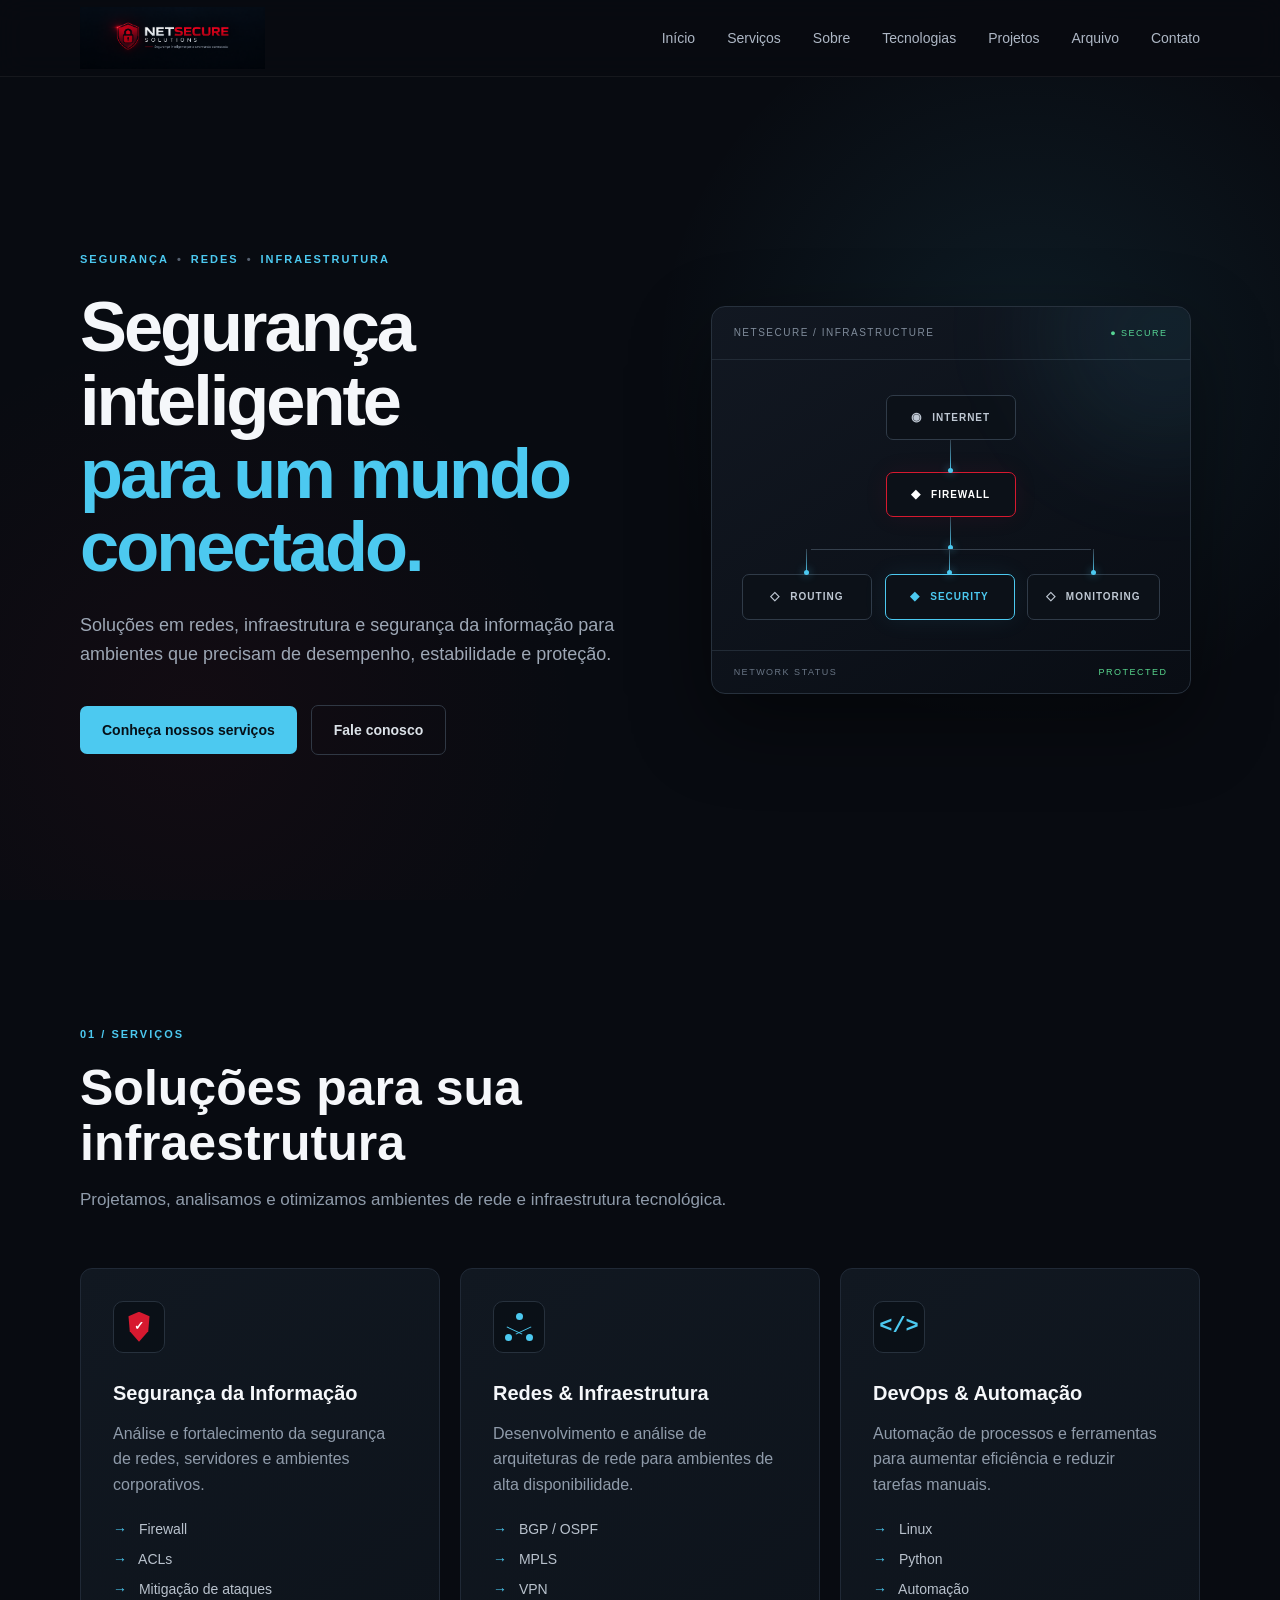
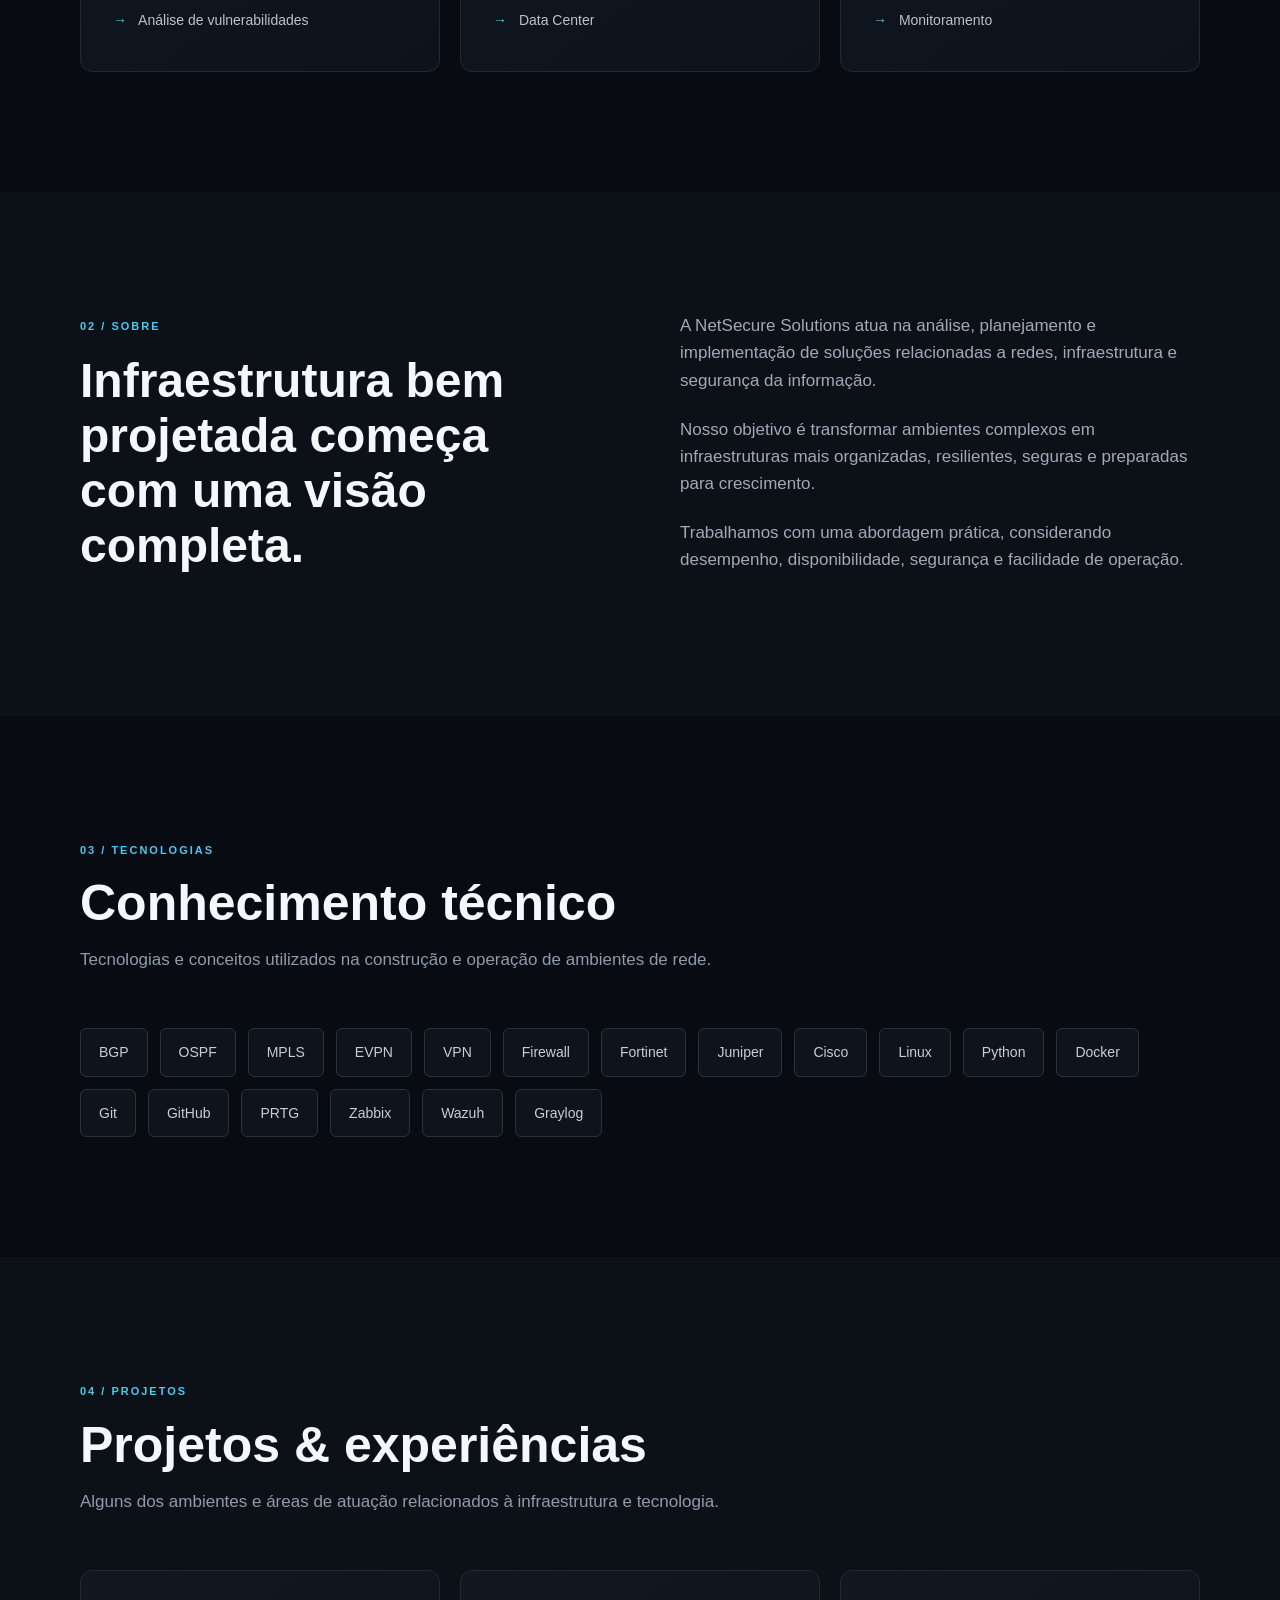
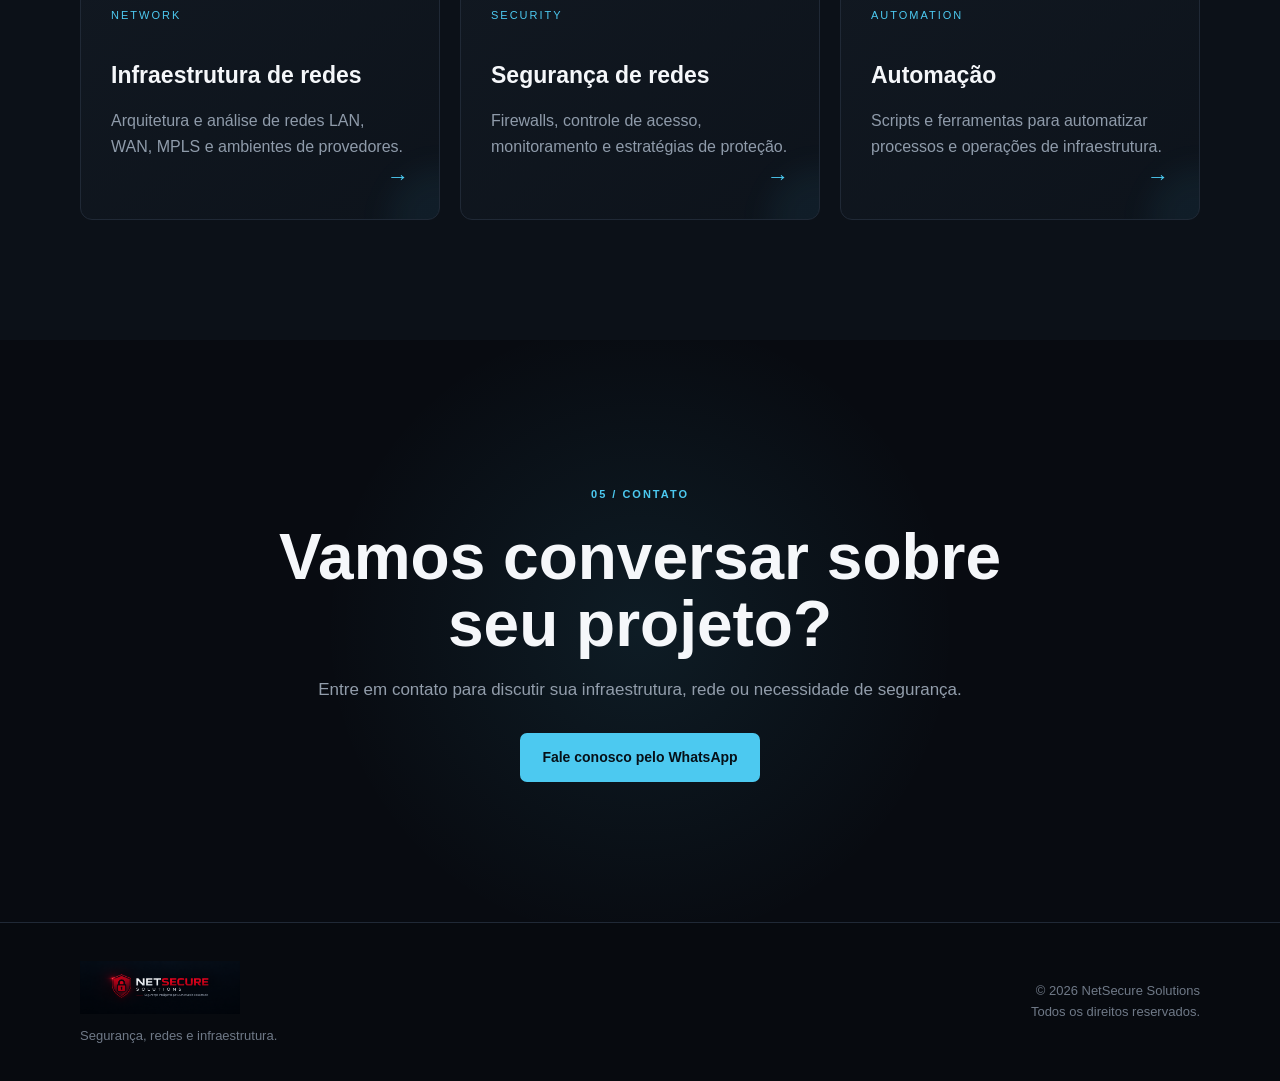
==== commit 27b424d1: "atualiza site com cgnat" ====
--- a/index.html
+++ b/index.html
@@ -96,6 +96,10 @@
 
                 <a href="#projetos">
                     Projetos
+                </a>
+
+                <a href="login.html">
+                    Arquivo
                 </a>
 
                 <a href="#contato">
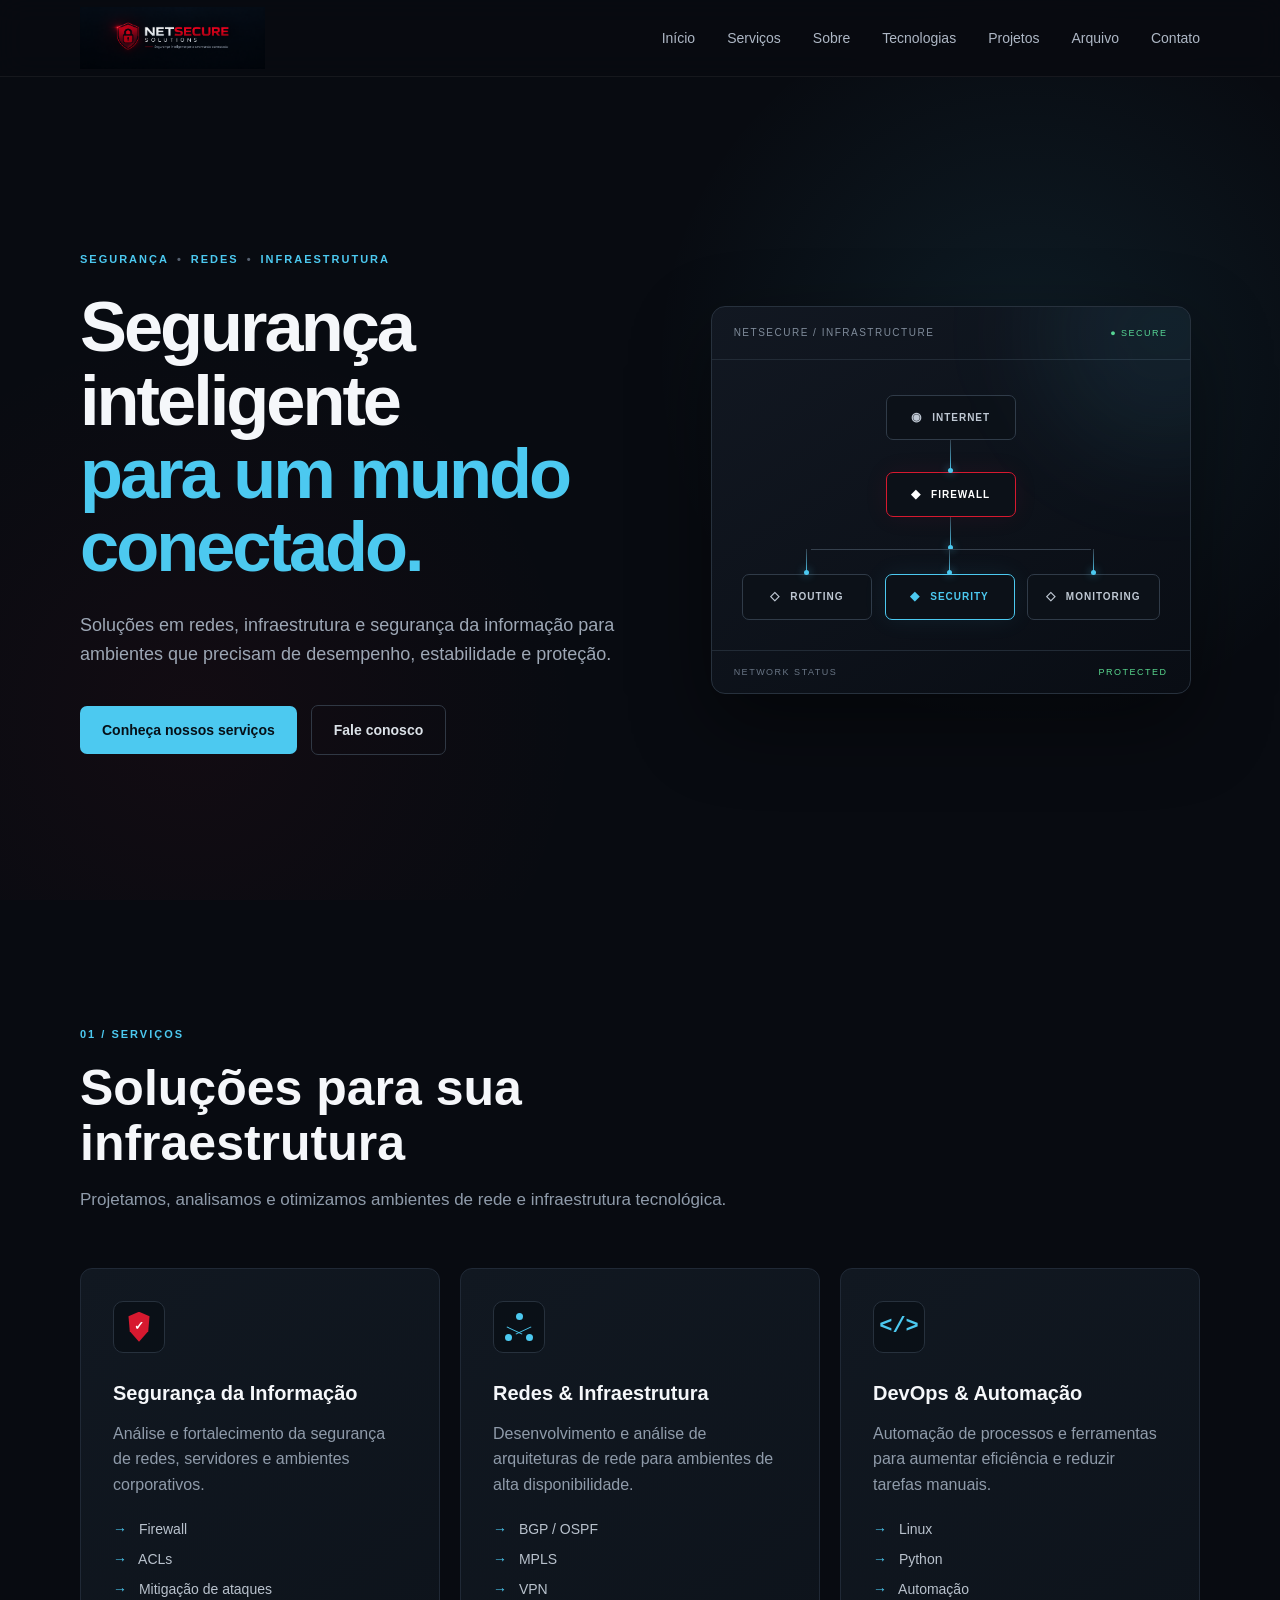
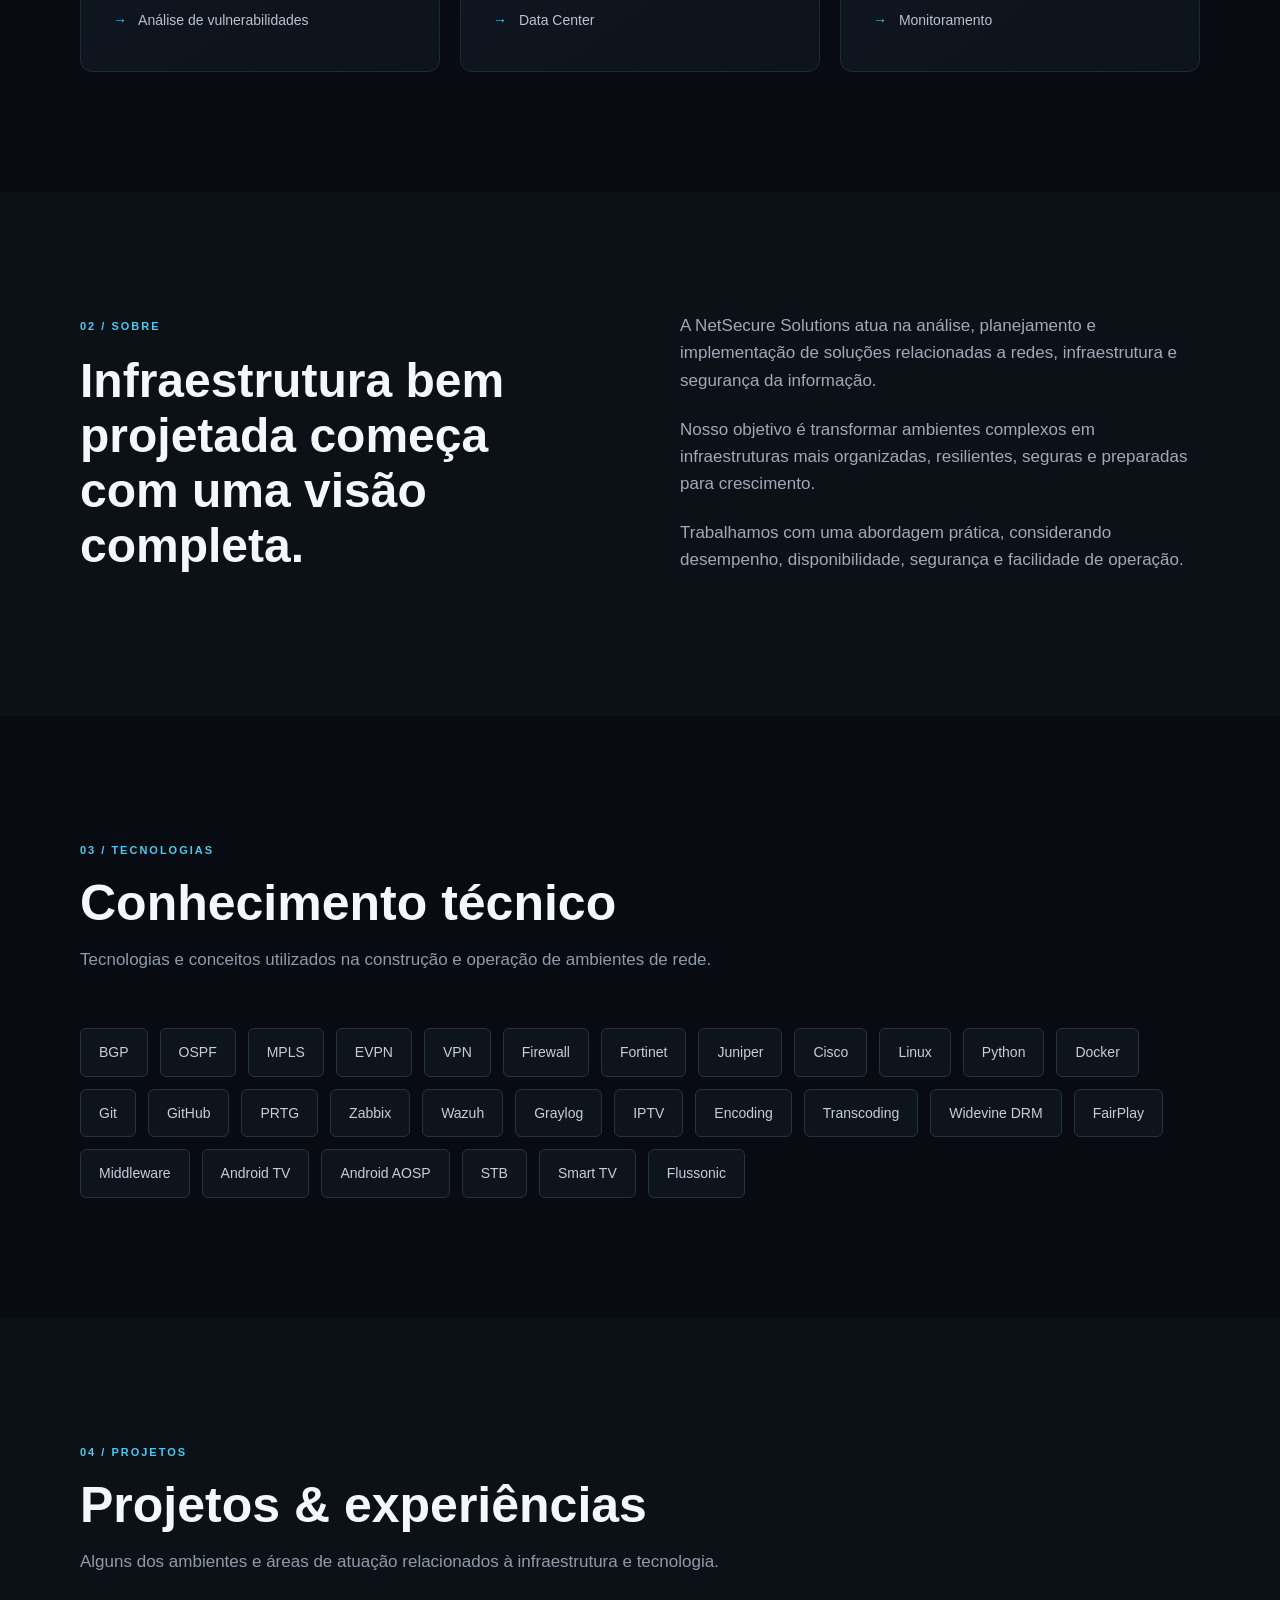
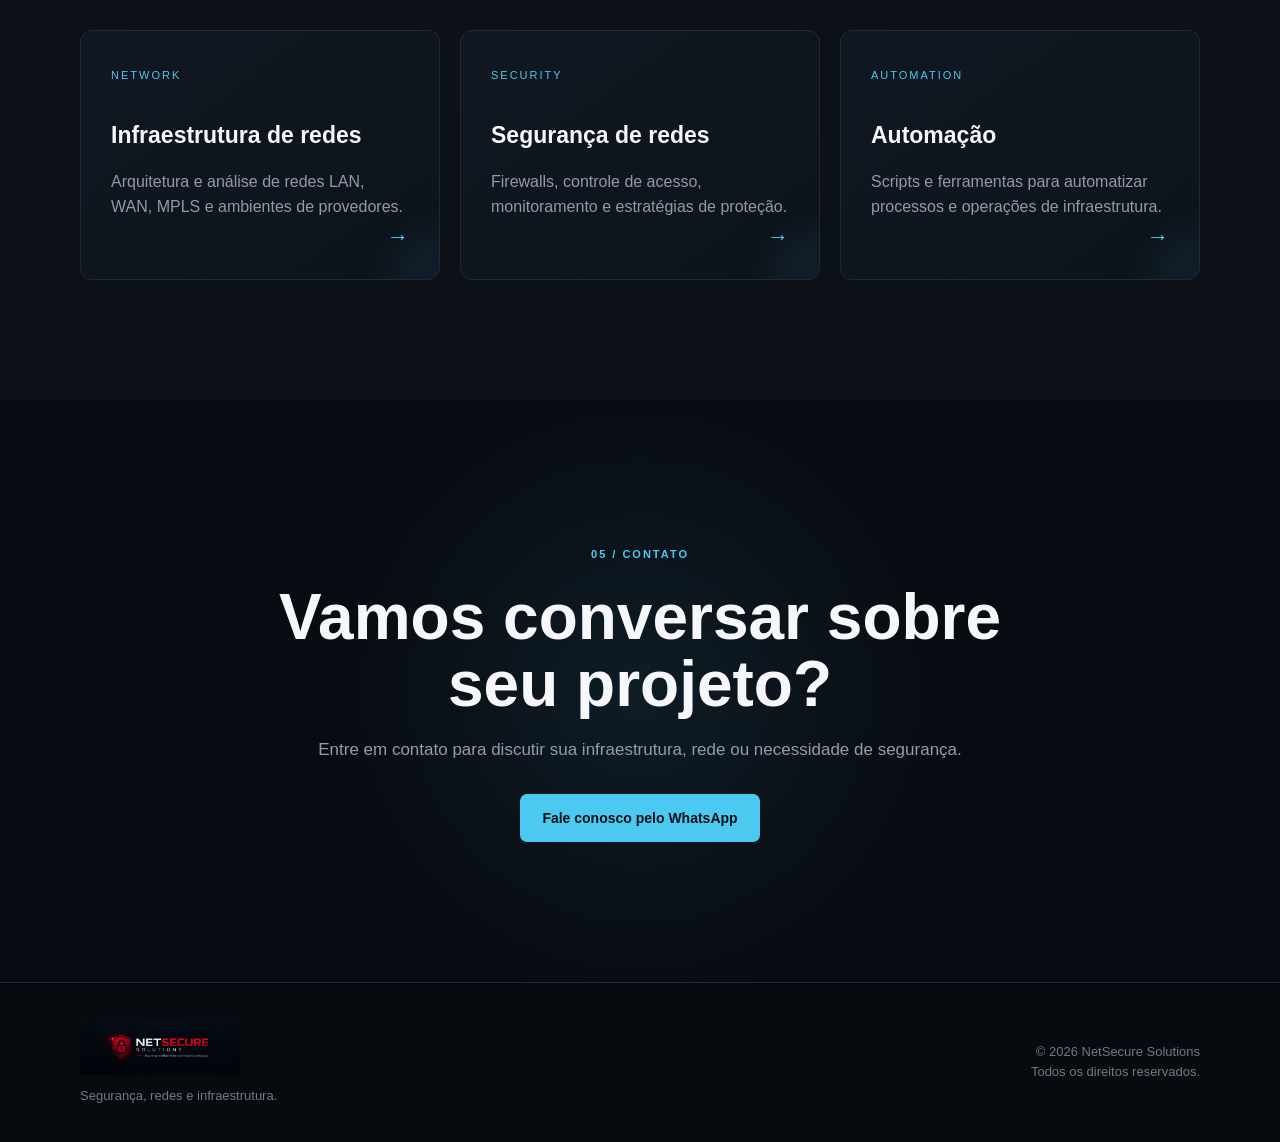
==== commit 876313a7: "att nova" ====
--- a/index.html
+++ b/index.html
@@ -697,6 +697,28 @@
 
                     <span>Graylog</span>
 
+                    <span>IPTV</span>
+
+                    <span>Encoding</span>
+
+                    <span>Transcoding</span>
+
+                    <span>Widevine DRM</span>
+
+                    <span>FairPlay</span>
+
+                    <span>Middleware</span>
+
+                    <span>Android TV</span>
+
+                    <span>Android AOSP</span>
+
+                    <span>STB</span>
+
+                    <span>Smart TV</span>
+
+                    <span>Flussonic</span>
+
                 </div>
 
 
@@ -857,7 +879,7 @@
 
 
                 <a
-                    href="https://wa.me/5500000000000"
+                    href="https://wa.me/5514991677716"
                     target="_blank"
                     rel="noopener noreferrer"
                     class="btn btn-primary"
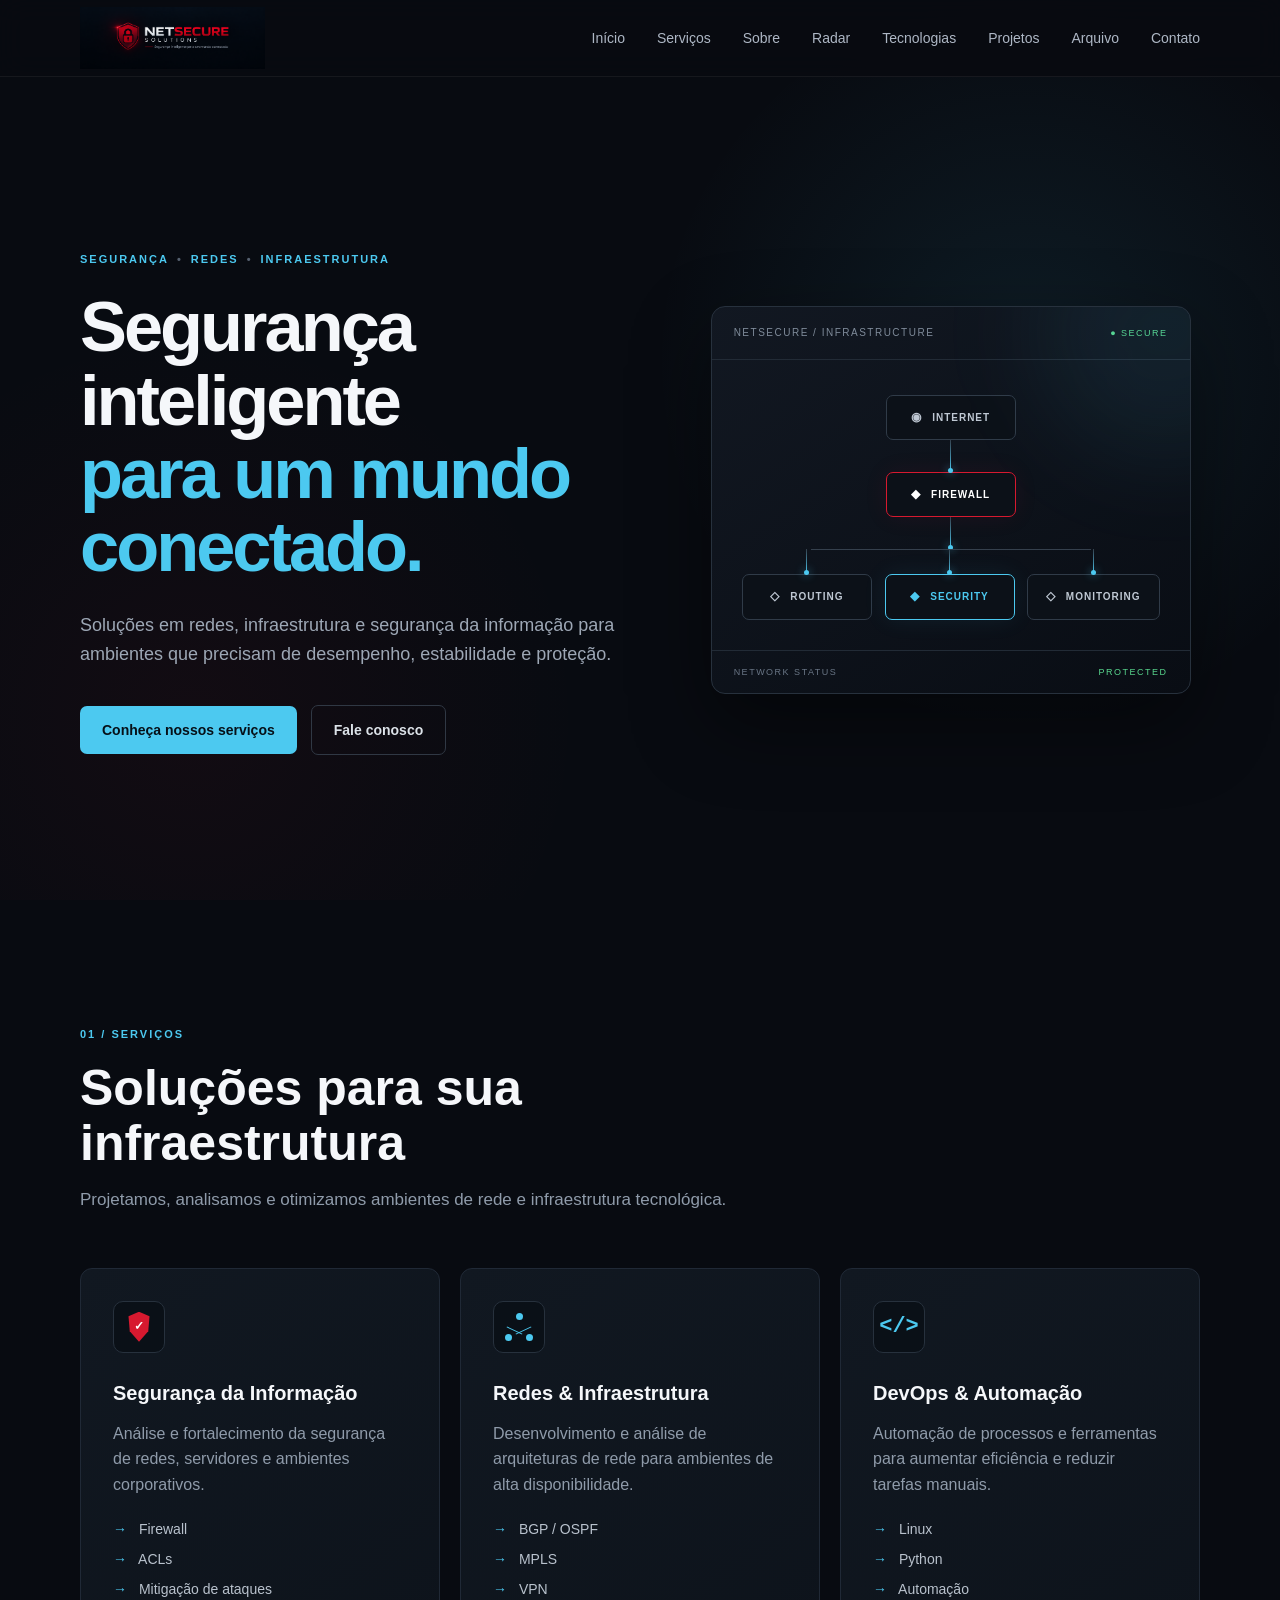
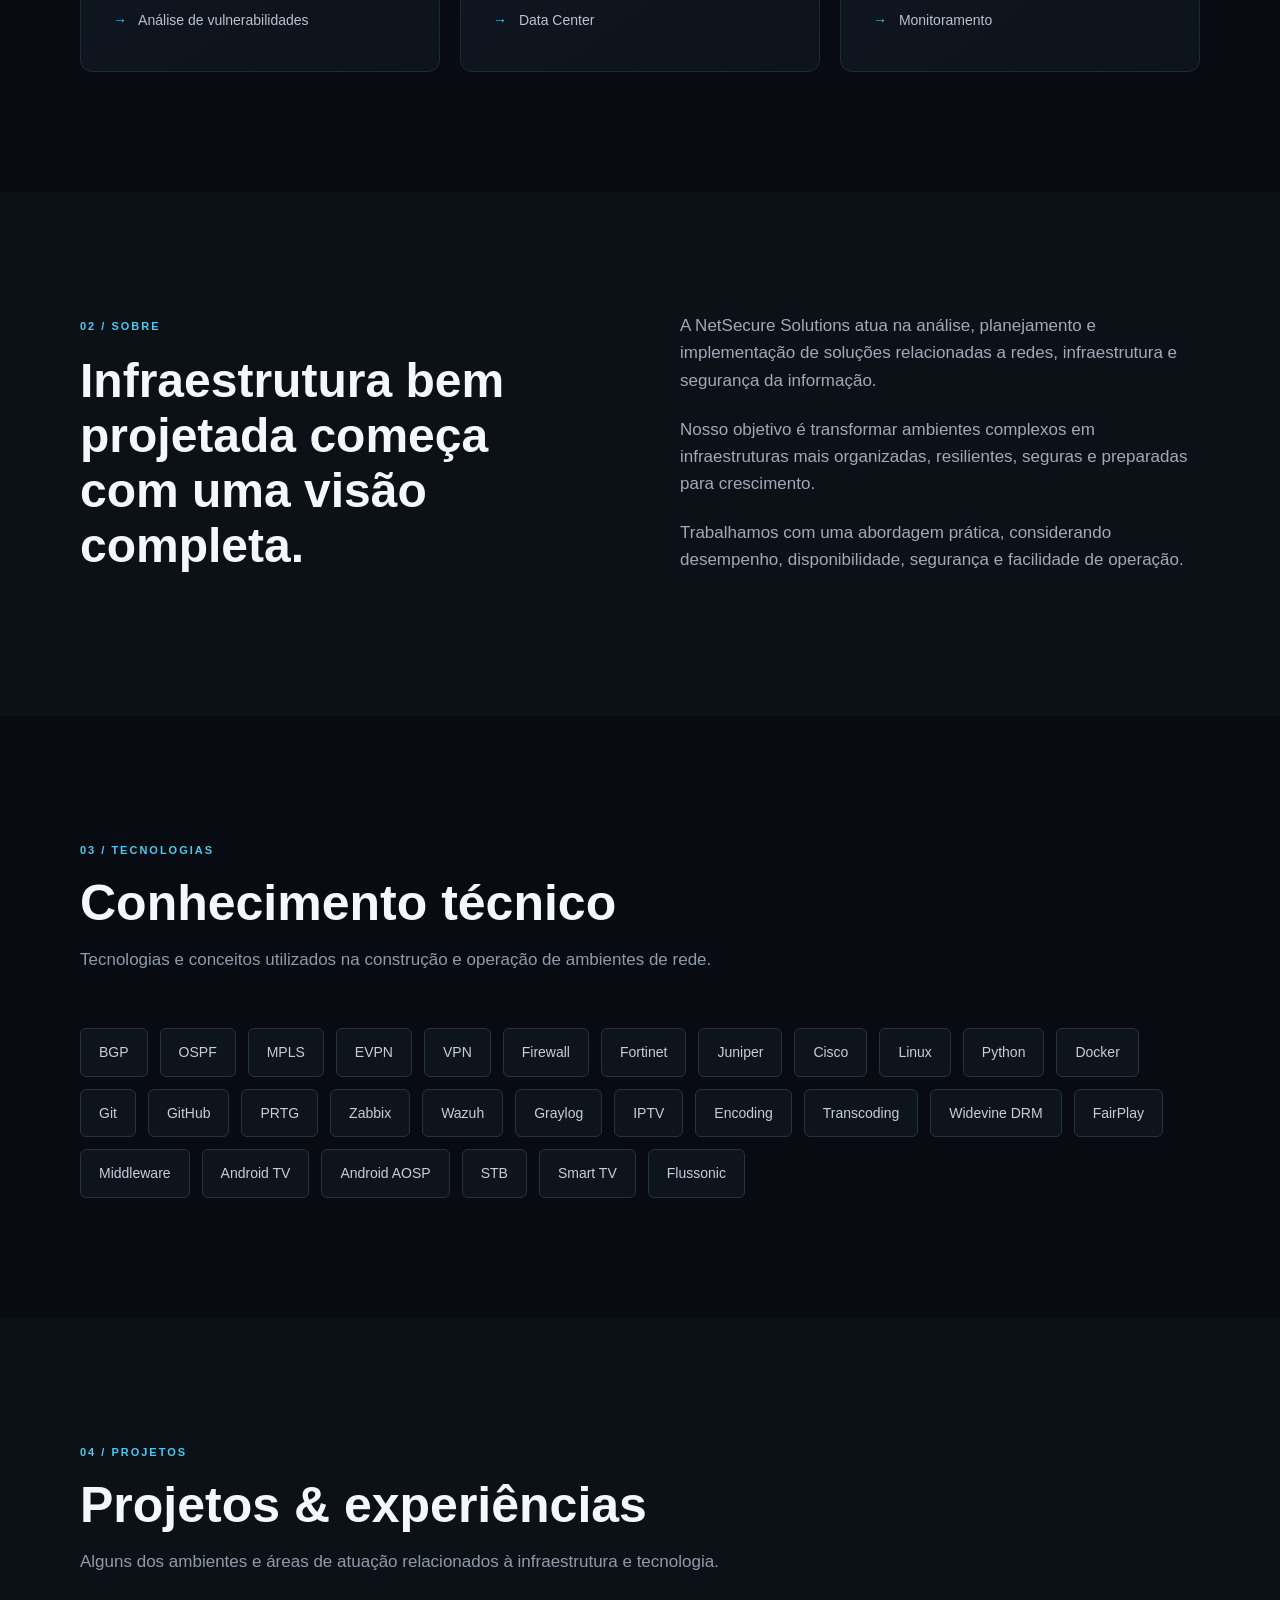
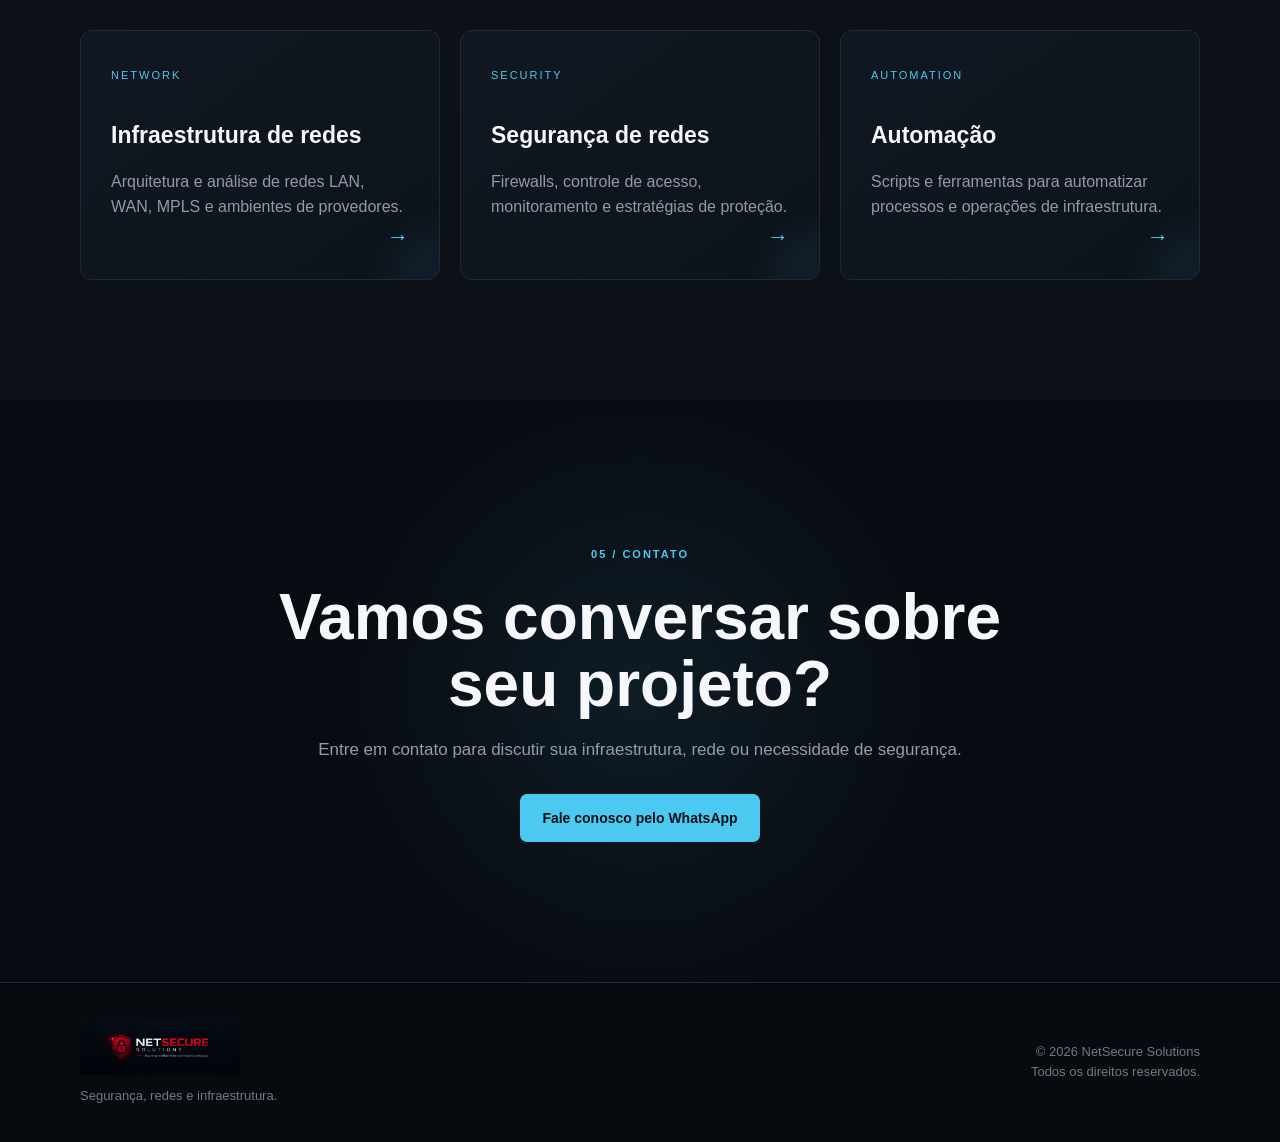
==== commit 20f2758c: "atualiza site" ====
--- a/index.html
+++ b/index.html
@@ -88,6 +88,10 @@
 
                 <a href="#sobre">
                     Sobre
+                </a>
+
+                <a href="arquivo/radar/radar.html">
+                    Radar
                 </a>
 
                 <a href="#tecnologias">
